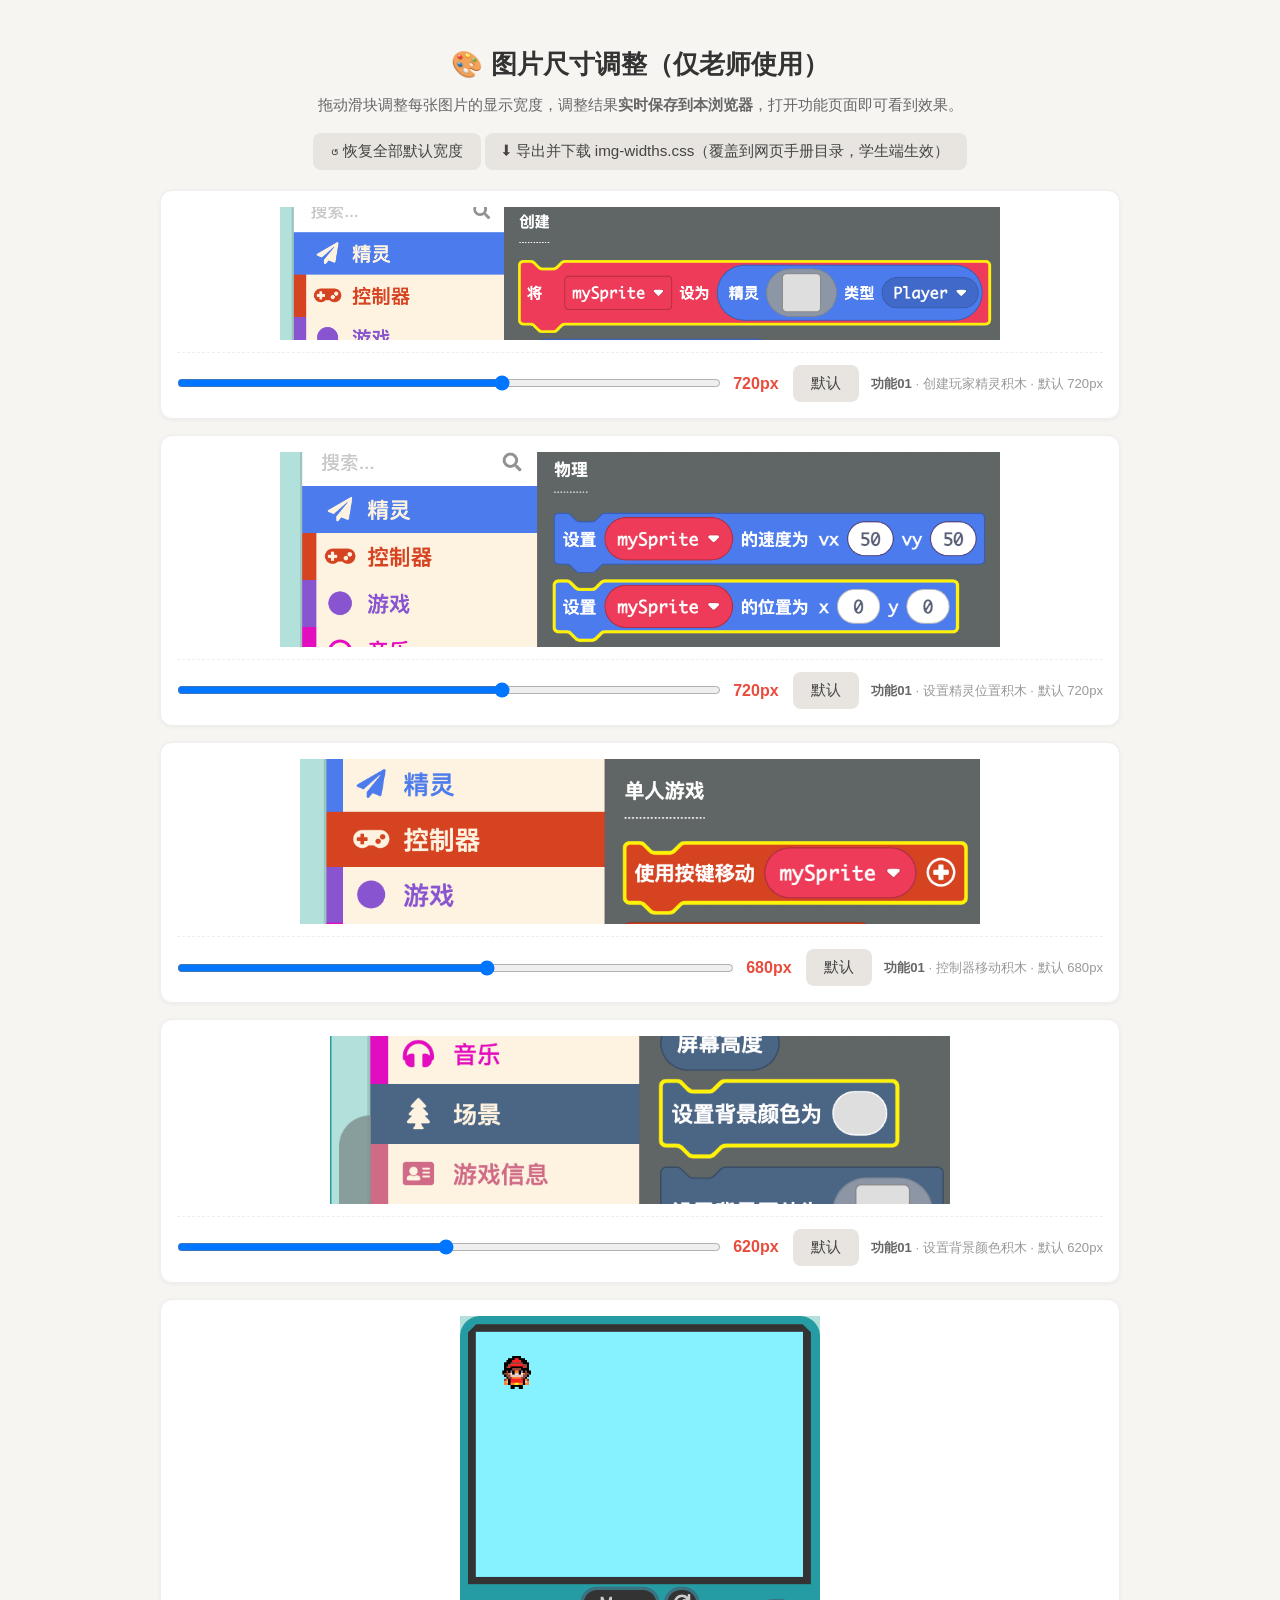
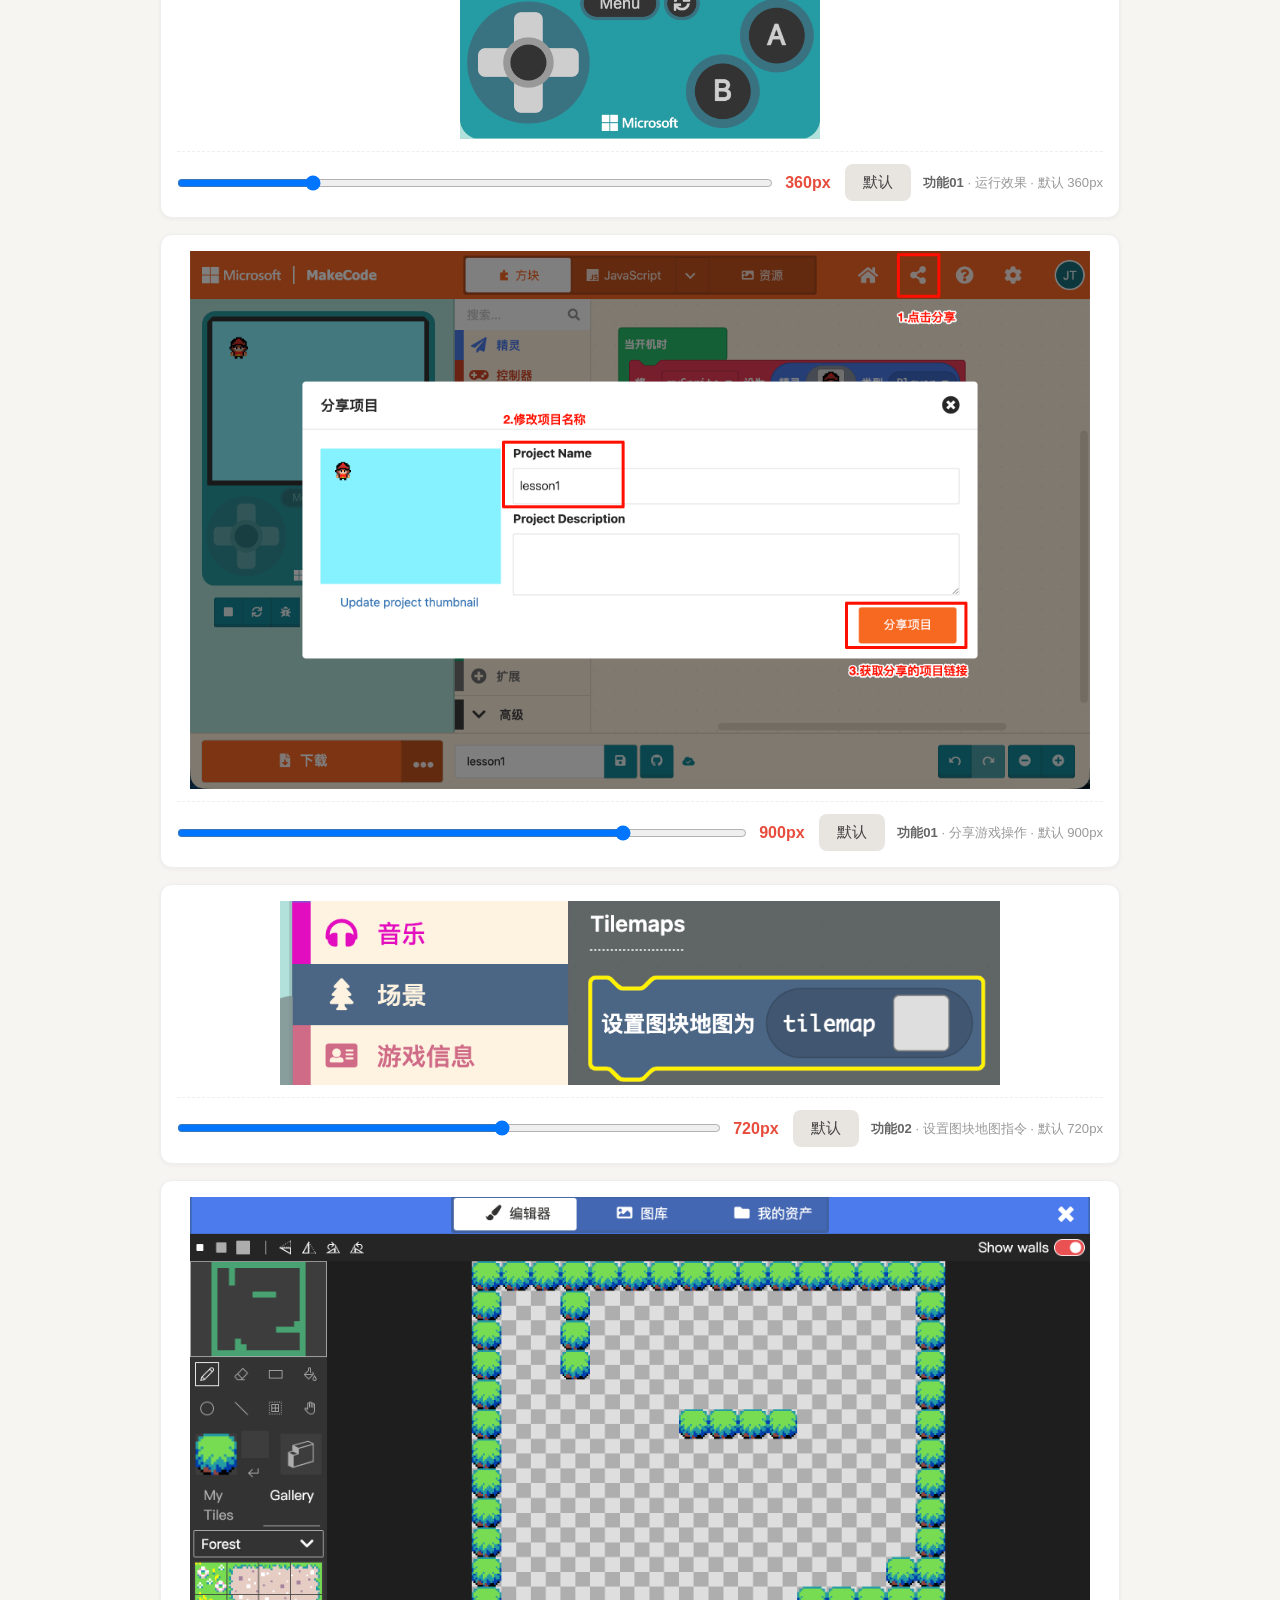
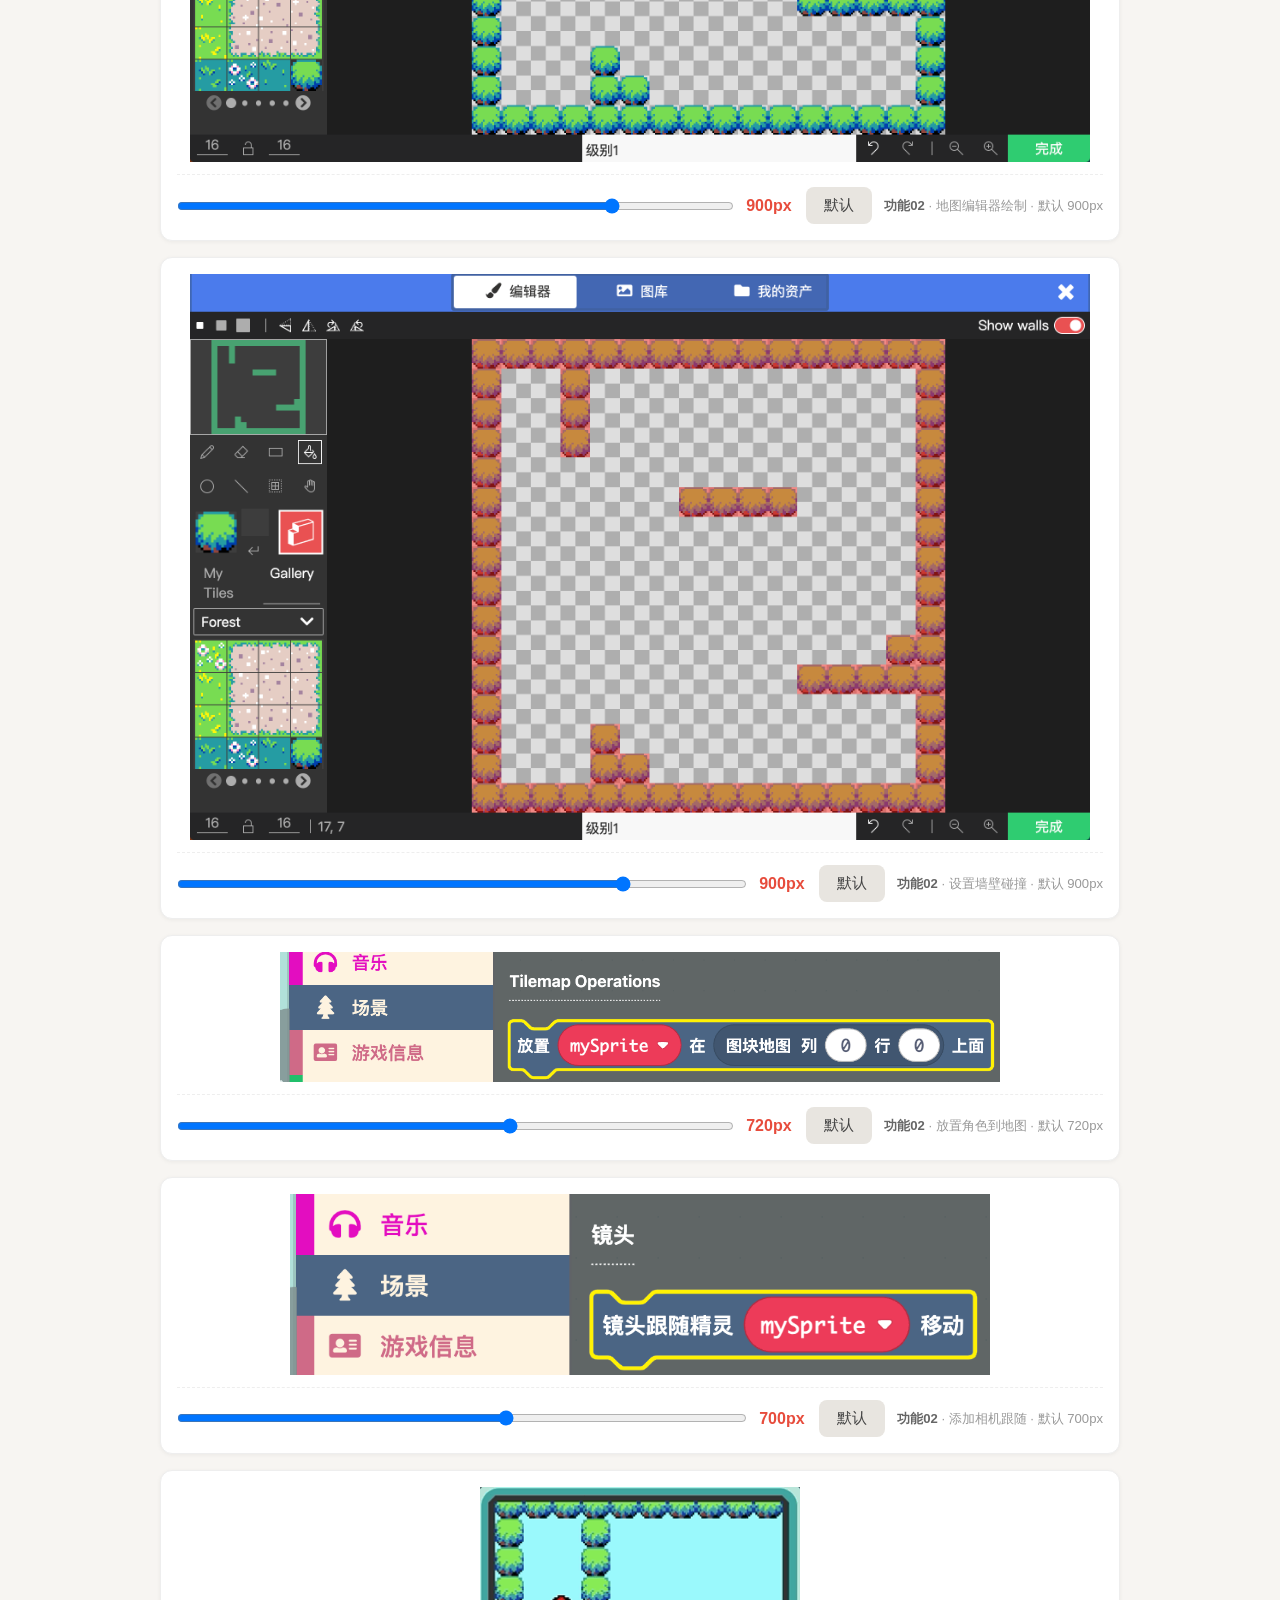
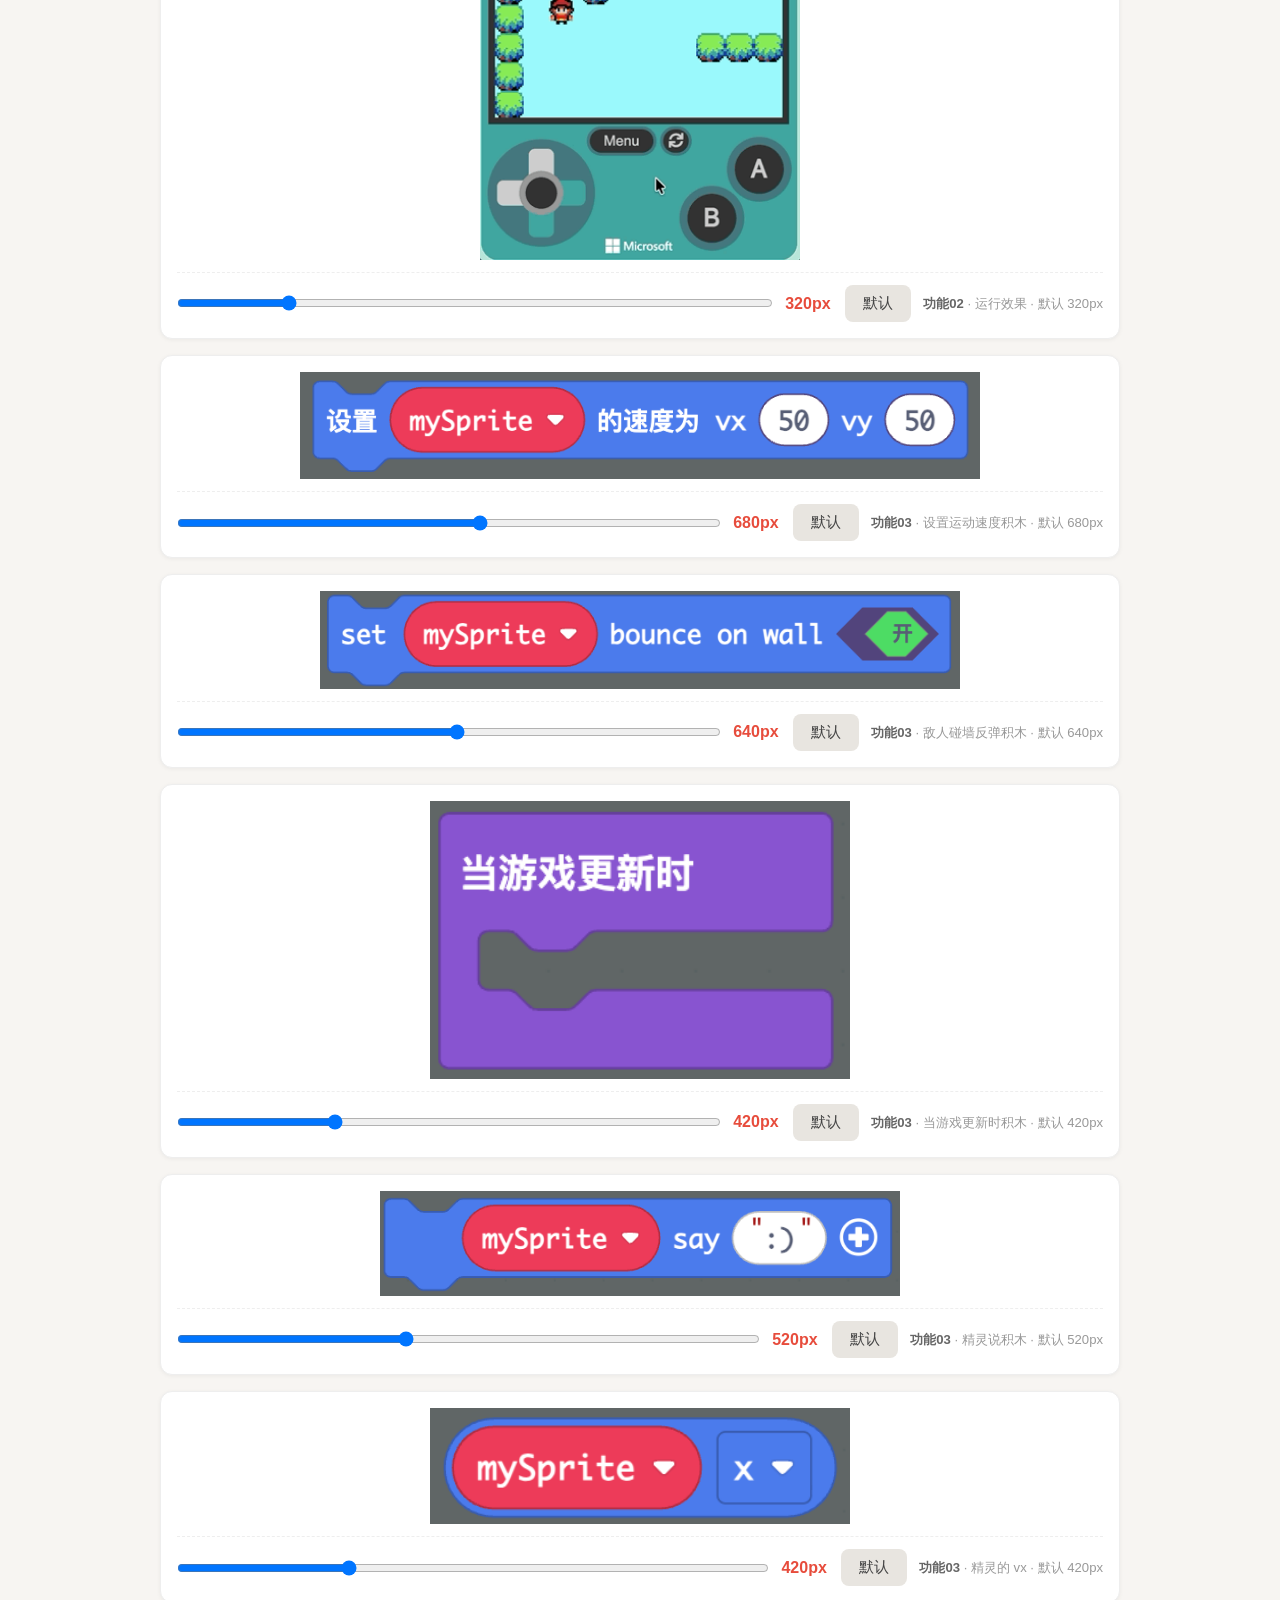
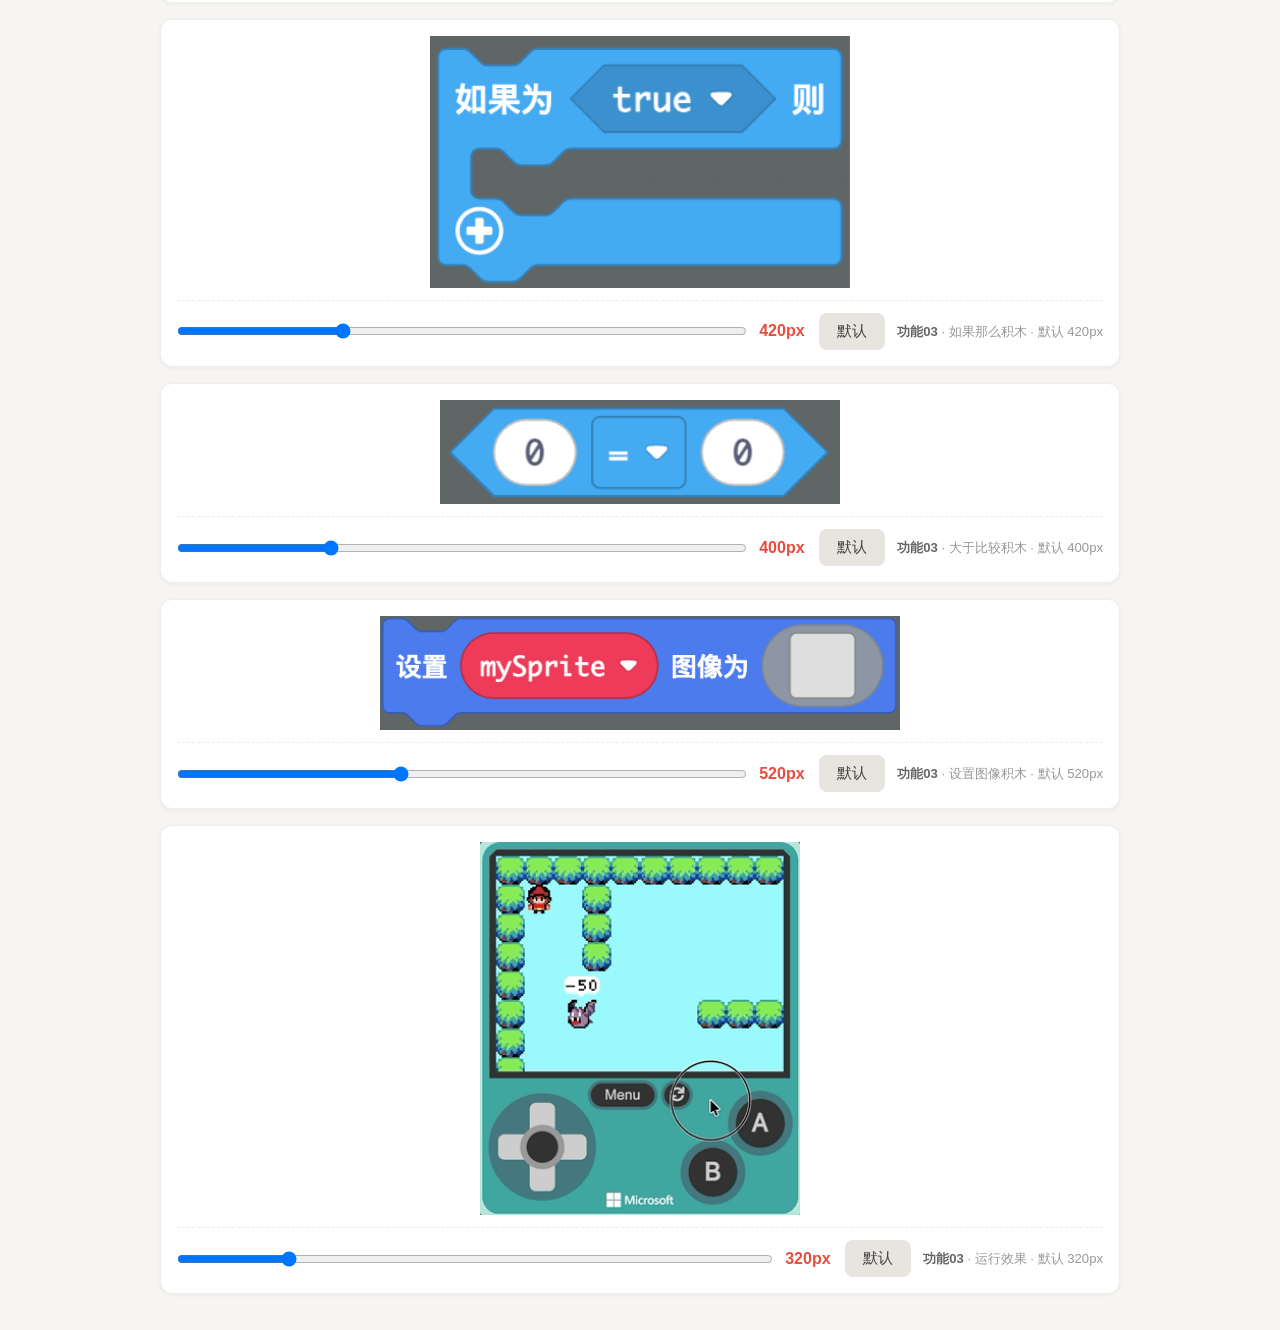
==== preview.html @ 5dc2c2de "init" ====
<!DOCTYPE html>
<html lang="zh-CN">
<head>
<meta charset="UTF-8">
<meta name="viewport" content="width=device-width, initial-scale=1.0">
<title>图片尺寸调整 · 仅老师使用</title>
<link rel="stylesheet" href="styles.css">
<style>
body { background: #f7f5f2; }
.tweak-header { text-align: center; margin: 24px 0 8px; }
.tweak-header h1 { font-size: 1.6em; margin: 0 0 8px; }
.tweak-header p { color: #666; margin: 0 0 16px; font-size: 0.95em; }
.tweak-toolbar { text-align: center; margin-bottom: 20px; }
.tweak-btn {
    display: inline-block; padding: 8px 18px; border-radius: 8px;
    border: none; cursor: pointer; font-size: 0.95em;
    background: #e8e5e0; color: #444;
}
.tweak-btn:hover { background: #ddd; }
.tweak-card {
    background: #fff; border: 1px solid #eee; border-radius: 12px;
    padding: 16px; margin-bottom: 16px; box-shadow: 0 1px 4px rgba(0,0,0,0.05);
}
.tweak-card .fig-wrap { text-align: center; overflow-x: auto; }
.tweak-card img { display: block; margin: 0 auto; }
.tweak-card .ctrl {
    display: flex; align-items: center; gap: 12px; flex-wrap: wrap;
    margin-top: 12px; padding-top: 12px; border-top: 1px dashed #eee;
}
.tweak-card .ctrl input[type="range"] { flex: 1; min-width: 200px; }
.tweak-card .ctrl .w-val { font-weight: 700; color: #e74c3c; min-width: 48px; }
.tweak-card .meta { font-size: 0.82em; color: #999; margin-left: auto; }
.tweak-card .meta b { color: #666; }
</style>
</head>
<body>
<div class="container" style="max-width: 960px;">

<div class="tweak-header">
<h1>🎨 图片尺寸调整（仅老师使用）</h1>
<p>拖动滑块调整每张图片的显示宽度，调整结果<b>实时保存到本浏览器</b>，打开功能页面即可看到效果。</p>
</div>

<div class="tweak-toolbar">
<button class="tweak-btn" id="resetAll">↺ 恢复全部默认宽度</button>
<button class="tweak-btn" id="exportCss">⬇ 导出并下载 img-widths.css（覆盖到网页手册目录，学生端生效）</button>
</div>

<div id="list"></div>

</div>

<script>
// ===== 全部图片清单 =====
// 新增功能页图片后，请把 { src, w, page, note } 加到这个数组里
//   src  : 图片相对路径（必须和功能页里 <img> 的 src 完全一致）
//   w    : 功能页里的默认宽度（px）
//   page : 所在功能
//   note : 图片说明
var IMAGES = [
    { src: 'images/func01-step1-block.png', w: 720, page: '功能01', note: '创建玩家精灵积木' },
    { src: 'images/func01-step2-block.png', w: 720, page: '功能01', note: '设置精灵位置积木' },
    { src: 'images/func01-step3-block.png', w: 680, page: '功能01', note: '控制器移动积木' },
    { src: 'images/func01-step4-block.png', w: 620, page: '功能01', note: '设置背景颜色积木' },
    { src: 'images/func01-step5-run.png',   w: 360, page: '功能01', note: '运行效果' },
    { src: 'images/func01-step6-ui.png',    w: 900, page: '功能01', note: '分享游戏操作' },

    { src: 'images/func02-step1-block.png',  w: 720, page: '功能02', note: '设置图块地图指令' },
    { src: 'images/func02-step1-editor.png', w: 900, page: '功能02', note: '地图编辑器绘制' },
    { src: 'images/func02-step2-editor.png', w: 900, page: '功能02', note: '设置墙壁碰撞' },
    { src: 'images/func02-step3-block.png',  w: 720, page: '功能02', note: '放置角色到地图' },
    { src: 'images/func02-step4-block.png',  w: 700, page: '功能02', note: '添加相机跟随' },
    { src: 'images/func02-step5-run.gif',    w: 320, page: '功能02', note: '运行效果' },

    { src: 'images/func03-step2-block.png',   w: 680, page: '功能03', note: '设置运动速度积木' },
    { src: 'images/func03-step3-block.png',   w: 640, page: '功能03', note: '敌人碰墙反弹积木' },
    { src: 'images/func03-step4-1-block.png', w: 420, page: '功能03', note: '当游戏更新时积木' },
    { src: 'images/func03-step4-2-block.png', w: 520, page: '功能03', note: '精灵说积木' },
    { src: 'images/func03-step4-3-block.png', w: 420, page: '功能03', note: '精灵的 vx' },
    { src: 'images/func03-step5-1-block.png', w: 420, page: '功能03', note: '如果那么积木' },
    { src: 'images/func03-step5-2-block.png', w: 400, page: '功能03', note: '大于比较积木' },
    { src: 'images/func03-step5-3-block.png', w: 520, page: '功能03', note: '设置图像积木' },
    { src: 'images/func03-step7-run.gif',     w: 320, page: '功能03', note: '运行效果' }
];

var MIN = 150, MAX = 1100, STEP = 5;
var KEY = 'arcade-img-widths';

function loadMap() {
    try { return JSON.parse(localStorage.getItem(KEY) || '{}'); } catch (e) { return {}; }
}
function saveMap(map) {
    localStorage.setItem(KEY, JSON.stringify(map));
}

var map = loadMap();

function render() {
    var list = document.getElementById('list');
    list.innerHTML = '';
    IMAGES.forEach(function (item, i) {
        var cur = (map[item.src] !== undefined) ? map[item.src] : item.w;

        var card = document.createElement('div');
        card.className = 'tweak-card';

        var wrap = document.createElement('div');
        wrap.className = 'fig-wrap';
        var img = document.createElement('img');
        img.src = item.src;
        img.alt = item.note;
        img.style.setProperty('width', cur + 'px', 'important');
        img.style.maxWidth = '100%';
        wrap.appendChild(img);

        var ctrl = document.createElement('div');
        ctrl.className = 'ctrl';

        var range = document.createElement('input');
        range.type = 'range';
        range.min = MIN; range.max = MAX; range.step = STEP;
        range.value = cur;
        range.addEventListener('input', function () {
            map[item.src] = parseInt(range.value, 10);
            saveMap(map);
            img.style.setProperty('width', map[item.src] + 'px', 'important');
            val.textContent = map[item.src] + 'px';
        });

        var val = document.createElement('span');
        val.className = 'w-val';
        val.textContent = cur + 'px';

        var btn = document.createElement('button');
        btn.className = 'tweak-btn';
        btn.textContent = '默认';
        btn.title = '恢复 ' + item.w + 'px';
        btn.addEventListener('click', function () {
            delete map[item.src];
            saveMap(map);
            img.style.setProperty('width', item.w + 'px', 'important');
            range.value = item.w;
            val.textContent = item.w + 'px';
        });

        var meta = document.createElement('span');
        meta.className = 'meta';
        meta.innerHTML = '<b>' + item.page + '</b> · ' + item.note + ' · 默认 ' + item.w + 'px';

        ctrl.appendChild(range);
        ctrl.appendChild(val);
        ctrl.appendChild(btn);
        ctrl.appendChild(meta);
        card.appendChild(wrap);
        card.appendChild(ctrl);
        list.appendChild(card);
    });
}

document.getElementById('resetAll').addEventListener('click', function () {
    localStorage.removeItem(KEY);
    map = {};
    render();
});

document.getElementById('exportCss').addEventListener('click', function () {
    var lines = ['/* 图片宽度全局设置：由 preview.html 导出自动生成 */'];
    IMAGES.forEach(function (item) {
        var cur = (map[item.src] !== undefined) ? map[item.src] : item.w;
        lines.push('img[src="' + item.src + '"] { width: ' + cur + 'px !important; }');
    });
    var blob = new Blob([lines.join('\n')], { type: 'text/css' });
    var a = document.createElement('a');
    a.href = URL.createObjectURL(blob);
    a.download = 'img-widths.css';
    document.body.appendChild(a);
    a.click();
    document.body.removeChild(a);
    URL.revokeObjectURL(a.href);
});

render();
</script>
</body>
</html>
---- styles.css ----
/* =========================================================
   网页课件风格模板 · styles.css
   ---------------------------------------------------------
   使用步骤：
   1. 把「课件模板」文件夹复制成你的新课件目录
   2. 总览页用 index.html 的骨架，内容页用 module.html 的骨架
   3. 换整套配色：改下方 :root 里的主题色变量即可
   4. 内容页换模块专属色：在该页 <head> 中覆盖 --page-accent 和
      --page-soft 两个变量，无需再写其他样式

   常用模块色示例（内容页 <style> 里覆盖）：
   :root { --page-accent:#27ae60; --page-soft:#f0f9ff; }  绿色
   :root { --page-accent:#e74c3c; --page-soft:#fff5f5; }  红色
   :root { --page-accent:#8e44ad; --page-soft:#f9f5ff; }  紫色
   :root { --page-accent:#F3A21C; --page-soft:#fffbf0; }  橙色
   ========================================================= */

* {
    margin: 0;
    padding: 0;
    box-sizing: border-box;
}

:root {
    /* === 主题色（换一套课件只改这里） === */
    --primary: #F3A21C;     /* 主色：大标题 / 老师注记 / 返回顶部 */
    --secondary: #72ACC8;   /* 辅色：返回导航 / 节点树子项 */
    --accent: #667eea;      /* 强调色：卡片左边线 / 代码块 */
    --bg: #fafafa;
    --card-bg: #ffffff;
    --text: #333333;
    --text-muted: #666666;
    --border: #e0e0e0;

    /* === 内容页模块色（在该页 <head> 里覆盖） === */
    --page-accent: #667eea;  /* 本页强调色：步骤编号 / 步骤卡片左边线 */
    --page-soft: #f5f7ff;    /* 本页流程图浅色底 */
}

body {
    font-family: 'Segoe UI', Tahoma, Geneva, Verdana, sans-serif;
    line-height: 1.6;
    color: var(--text);
    background: var(--bg);
    min-height: 100vh;
    padding: 20px;
}

/* === 布局容器 === */
.container {
    max-width: 900px;
    margin: 0 auto;
}

.container-wide {
    max-width: 1200px;
    margin: 0 auto;
}

/* === 返回导航 === */
.back-nav {
    display: inline-flex;
    align-items: center;
    gap: 8px;
    color: var(--secondary);
    text-decoration: none;
    font-size: 0.95em;
    font-weight: 500;
    margin-bottom: 30px;
    padding: 8px 16px;
    background: white;
    border-radius: 25px;
    box-shadow: 0 2px 8px rgba(0,0,0,0.08);
    transition: all 0.3s ease;
}

.back-nav:hover {
    background: var(--secondary);
    color: white;
    box-shadow: 0 4px 15px rgba(114,172,200,0.4);
}

/* === 内容页页头 === */
.page-header {
    background: white;
    border-radius: 20px;
    padding: 40px;
    text-align: center;
    box-shadow: 0 8px 25px rgba(0,0,0,0.1);
    margin-bottom: 40px;
}

.page-header .module-tag {
    display: inline-block;
    background: var(--primary);
    color: white;
    padding: 4px 16px;
    border-radius: 20px;
    font-size: 0.85em;
    font-weight: 600;
    margin-bottom: 12px;
}

.page-header h1 {
    font-size: 2em;
    color: var(--text);
    margin-bottom: 8px;
}

.page-header p {
    color: var(--text-muted);
    font-size: 1.1em;
}

/* === 内容卡片 === */
.content-card {
    background: white;
    border-radius: 15px;
    padding: 30px;
    margin-bottom: 25px;
    box-shadow: 0 4px 15px rgba(0,0,0,0.08);
    border-left: 4px solid var(--accent);
    transition: all 0.3s ease;
}

.content-card:hover {
    box-shadow: 0 8px 25px rgba(0,0,0,0.12);
}

.content-card.features-card { border-left-color: var(--primary); }
.content-card.tree-card    { border-left-color: var(--secondary); }
.content-card.logic-card   { border-left-color: var(--accent); }

.section-title {
    font-size: 1.3em;
    font-weight: 600;
    margin-bottom: 16px;
    color: var(--primary);
    display: flex;
    align-items: center;
    gap: 8px;
}

.tree-card .section-title  { color: var(--secondary); }
.logic-card .section-title { color: var(--accent); }

/* === 步骤卡片（内容页） ===
   颜色跟随本页 --page-accent 变量 */
.step-card {
    border-left-color: var(--page-accent);
}

.step-card .section-title {
    color: var(--page-accent);
}

.step-card .code-block {
    border-left-color: var(--page-accent);
}

.step-num {
    display: inline-block;
    background: var(--page-accent);
    color: white;
    padding: 2px 10px;
    border-radius: 12px;
    font-size: 0.85em;
    margin-right: 8px;
}

/* === 步骤操作说明列表 ===
   只作用于步骤卡片里的有序列表，避免影响卡片内的检查清单等 */
.step-card ol {
    list-style: none;
    padding: 0;
    margin: 8px 0 0;
    counter-reset: step-item;
}

.step-card ol li {
    counter-increment: step-item;
    position: relative;
    padding: 6px 0 6px 28px;
    font-size: 0.95em;
    line-height: 1.55;
}

.step-card ol li::before {
    content: counter(step-item) ".";
    position: absolute;
    left: 0;
    top: 6px;
    color: var(--page-accent);
    font-weight: 600;
    font-size: 0.9em;
    width: 22px;
    padding-right: 4px;
    text-align: right;
    box-sizing: border-box;
}

/* === 步骤插图尺寸统一 ===
   通过内联 style 精确控制每张图宽度；
   以下 class 只设高度自动与最大宽度保护 */
.fig-img {
    width: auto;
    max-width: 100%;
    height: auto;
    border-radius: 8px;
    border: 1px solid var(--border);
    margin: 14px 0 0 28px;
    display: block;
}

.fig-img + .img-caption {
    margin-top: 6px;
}

/* 大图（UI/编辑器等接近全屏的截图）：不缩进、整体居中 */
.fig-img.fig-wide {
    margin-left: auto;
    margin-right: auto;
}
.fig-img.fig-wide + .img-caption {
    text-align: center;
    margin-left: 0;
}

/* === 列表 === */
.feature-list {
    list-style: none;
    padding: 0;
}

.feature-list li {
    padding: 10px 14px;
    margin-bottom: 8px;
    background: #f8f9fa;
    border-radius: 8px;
    font-size: 0.95em;
    display: flex;
    align-items: flex-start;
    gap: 10px;
}

.feature-list li::before {
    content: '▸';
    color: var(--primary);
    font-weight: bold;
    flex-shrink: 0;
    margin-top: 1px;
}

.feature-list li strong {
    color: var(--text);
}

/* === 节点树 === */
.node-tree {
    font-family: 'Consolas', 'Monaco', 'Courier New', monospace;
    font-size: 0.92em;
    background: #f5f7ff;
    border-radius: 10px;
    padding: 20px;
    border: 1px solid #e8ecf4;
}

.node-tree .root {
    color: var(--accent);
    font-weight: bold;
}

.node-tree .child {
    color: var(--secondary);
    padding-left: 24px;
    display: block;
    margin-top: 4px;
}

.node-tree .note {
    color: var(--text-muted);
    font-style: italic;
    padding-left: 24px;
}

/* === 代码块 === */
.code-block {
    background: #f5f5f5;
    border-radius: 10px;
    border-left: 4px solid var(--accent);
    padding: 20px;
    overflow-x: auto;
    margin-top: 12px;
}

.code-block pre {
    margin: 0;
    font-family: 'Consolas', 'Monaco', 'Courier New', monospace;
    font-size: 0.88em;
    line-height: 1.7;
    color: #333;
    white-space: pre;
}

/* === 流程图（内容页） === */
.flow-box {
    background: var(--page-soft);
    border-radius: 10px;
    padding: 16px 20px;
    font-family: monospace;
    line-height: 2;
    white-space: pre-wrap;
}

/* === 提醒框（可选） === */
.warn-box {
    margin-top: 14px;
    padding: 12px 16px;
    background: #fdf2f8;
    border-radius: 8px;
    border-left: 4px solid #d946ef;
    color: #701a75;
    font-size: 0.9em;
}

/* === 说明文字（可选） === */
.hint {
    color: var(--text-muted);
    font-size: 0.9em;
    margin-bottom: 12px;
}

.note-text {
    margin-top: 14px;
    color: var(--text-muted);
    font-size: 0.9em;
}

/* === 老师注记 === */
.teacher-note {
    background: #fffbf0;
    border-radius: 15px;
    padding: 25px;
    margin-top: 30px;
    border-left: 4px solid var(--primary);
    box-shadow: 0 4px 15px rgba(0,0,0,0.08);
}

.teacher-note .section-title {
    color: var(--primary);
}

.teacher-note .feature-list li {
    display: block;
    padding: 14px 18px 14px 34px;
    line-height: 1.7;
    position: relative;
}

.teacher-note .feature-list li::before {
    position: absolute;
    left: 14px;
    top: 16px;
}

.teacher-note .feature-list li strong {
    display: inline-block;
    margin-bottom: 2px;
}

/* === 总览页页头 === */
.index-header {
    background: white;
    border-radius: 20px;
    padding: 50px 40px;
    text-align: center;
    box-shadow: 0 8px 25px rgba(0,0,0,0.1);
    margin-bottom: 40px;
}

.index-header h1 {
    font-size: 2.4em;
    color: var(--primary);
    margin-bottom: 10px;
}

.index-header .subtitle {
    color: var(--text-muted);
    font-size: 1.15em;
}

/* === 模块卡片网格 === */
.module-grid {
    display: grid;
    grid-template-columns: repeat(auto-fit, minmax(280px, 1fr));
    gap: 20px;
    margin-bottom: 30px;
}

/* 固定三列（模块数较少时用） */
.module-grid-3 {
    grid-template-columns: repeat(3, 1fr);
}

.module-card {
    background: white;
    border-radius: 15px;
    padding: 25px;
    text-decoration: none;
    color: var(--text);
    box-shadow: 0 4px 15px rgba(0,0,0,0.08);
    transition: all 0.3s ease;
    display: flex;
    flex-direction: column;
    gap: 12px;
    border-top: 5px solid var(--accent);
    position: relative;
    overflow: hidden;
}

/* 自动配色（不需要可删除；单独配色的卡片用行内样式覆盖） */
.module-card:nth-child(1) { border-top-color: #e74c3c; }
.module-card:nth-child(2) { border-top-color: #27ae60; }
.module-card:nth-child(3) { border-top-color: #667eea; }
.module-card:nth-child(4) { border-top-color: #F3A21C; }
.module-card:nth-child(5) { border-top-color: #72ACC8; }
.module-card:nth-child(6) { border-top-color: #e74c3c; }
.module-card:nth-child(7) { border-top-color: #27ae60; }
.module-card:nth-child(8) { border-top-color: #667eea; }
.module-card:nth-child(9) { border-top-color: #F3A21C; }

.module-card:hover {
    transform: translateY(-5px);
    box-shadow: 0 12px 30px rgba(0,0,0,0.15);
}

.module-card .module-num {
    font-size: 0.8em;
    font-weight: 700;
    color: var(--text-muted);
    letter-spacing: 0.05em;
    text-transform: uppercase;
}

.module-card h2 {
    font-size: 1.15em;
    color: var(--text);
    line-height: 1.3;
}

.module-card p {
    font-size: 0.9em;
    color: var(--text-muted);
    line-height: 1.5;
}

.module-card .arrow {
    color: var(--secondary);
    font-size: 1.2em;
    font-weight: bold;
    align-self: flex-end;
    margin-top: auto;
}

/* === 总览页注记卡片 === */
.note-card {
    background: #fffbf0;
    border-radius: 15px;
    padding: 25px 30px;
    border-left: 5px solid var(--primary);
    box-shadow: 0 4px 15px rgba(0,0,0,0.08);
}

.note-card h2 {
    font-size: 1.2em;
    color: var(--primary);
    margin-bottom: 10px;
    display: flex;
    align-items: center;
    gap: 8px;
}

.note-card p {
    color: var(--text-muted);
    font-size: 0.95em;
    line-height: 1.6;
}

.note-card ul {
    margin-top: 12px;
    padding-left: 20px;
}

.note-card li {
    color: var(--text-muted);
    font-size: 0.9em;
    margin-bottom: 6px;
}

/* === 内联代码 === */
code {
    font-family: 'Consolas', 'Monaco', 'Courier New', monospace;
    font-size: 0.9em;
    background: #f3f4f6;
    color: #d73a49;
    padding: 2px 6px;
    border-radius: 4px;
}

/* === 步骤插图 === */
.fig-img {
    max-width: 100%;
    border-radius: 8px;
    border: 1px solid var(--border);
    margin: 14px 0 0 28px;
    display: block;
}

.fig-img + .img-caption {
    margin-top: 6px;
}

/* === 图片说明 === */
.img-caption {
    text-align: left;
    margin-left: 30px;
    font-size: 0.82em;
    color: var(--text-muted);
    margin-top: 10px;
    font-style: italic;
}

/* === 表格 === */
.tbl-wrap {
    overflow-x: auto;
    margin-top: 12px;
}

table.tbl {
    width: 100%;
    border-collapse: collapse;
    font-size: 0.9em;
    background: #fff;
}

.tbl th,
.tbl td {
    border: 1px solid var(--border);
    padding: 8px 12px;
    text-align: left;
    vertical-align: top;
}

.tbl th {
    background: var(--page-soft);
    font-weight: 600;
}

.tbl tbody tr:nth-child(even) td {
    background: #fafafa;
}

/* === 检查清单 === */
.check-list {
    list-style: none;
    padding: 0;
}

.check-list li {
    padding: 8px 12px;
    margin-bottom: 6px;
    background: #f8f9fa;
    border-radius: 8px;
    font-size: 0.95em;
}

.check-list li::before {
    content: '☐';
    color: var(--page-accent);
    font-weight: bold;
    margin-right: 10px;
}

/* === 易错点列表（主项 + 子检查点嵌套） === */
.warn-list {
    list-style: none;
    padding: 0;
    margin: 0;
}

.warn-list > li {
    position: relative;
    padding: 11px 0 11px 30px;
    font-size: 0.95em;
    line-height: 1.65;
    border-bottom: 1px dashed var(--border);
}

.warn-list > li:last-child {
    border-bottom: none;
}

.warn-list > li::before {
    content: '⚠';
    position: absolute;
    left: 2px;
    top: 11px;
    font-size: 0.95em;
    color: #e67e22;
}

.warn-list li strong {
    color: var(--text);
    font-weight: 700;
}

.warn-list ul {
    list-style: none;
    padding: 0;
    margin: 8px 0 0;
}

.warn-list ul li {
    position: relative;
    padding: 4px 0 4px 20px;
    font-size: 0.93em;
    line-height: 1.6;
    color: var(--text-muted);
}

.warn-list ul li::before {
    content: '▸';
    position: absolute;
    left: 2px;
    top: 4px;
    color: var(--page-accent);
    font-weight: bold;
}

/* === 扩展挑战列表（编号圆标卡片 + 提示嵌套） === */
.challenge-list {
    list-style: none;
    padding: 0;
    margin: 0;
    counter-reset: challenge;
}

.challenge-list > li {
    position: relative;
    padding: 12px 16px 12px 50px;
    margin-bottom: 10px;
    background: var(--page-soft);
    border: 1px solid var(--border);
    border-radius: 10px;
    font-size: 0.95em;
    line-height: 1.6;
}

.challenge-list > li::before {
    counter-increment: challenge;
    content: counter(challenge);
    position: absolute;
    left: 13px;
    top: 13px;
    width: 24px;
    height: 24px;
    background: var(--page-accent);
    color: #fff;
    border-radius: 50%;
    text-align: center;
    line-height: 24px;
    font-size: 0.85em;
    font-weight: 700;
}

.challenge-list li strong {
    color: var(--text);
    font-weight: 700;
}

.challenge-list ul {
    list-style: none;
    padding: 0;
    margin: 8px 0 0;
}

.challenge-list ul li {
    position: relative;
    padding: 4px 0 4px 20px;
    font-size: 0.93em;
    line-height: 1.6;
    color: var(--text-muted);
}

.challenge-list ul li::before {
    content: '▸';
    position: absolute;
    left: 2px;
    top: 4px;
    color: var(--page-accent);
    font-weight: bold;
}

/* === 返回顶部 === */
.back-to-top {
    position: fixed;
    bottom: 24px;
    right: 24px;
    width: 44px;
    height: 44px;
    border-radius: 50%;
    background: var(--primary);
    color: white;
    border: none;
    font-size: 1.2em;
    cursor: pointer;
    box-shadow: 0 4px 12px rgba(0,0,0,0.2);
    transition: all 0.3s ease;
    z-index: 999;
    display: flex;
    align-items: center;
    justify-content: center;
}

.back-to-top:hover {
    transform: translateY(-3px);
    box-shadow: 0 6px 18px rgba(0,0,0,0.25);
    background: #e09518;
}

/* === 入场动画 === */
@keyframes fadeInUp {
    from {
        opacity: 0;
        transform: translateY(20px);
    }
    to {
        opacity: 1;
        transform: translateY(0);
    }
}

.index-header { animation: fadeInUp 0.5s ease forwards; }
.module-card  { animation: fadeInUp 0.5s ease forwards; }
.note-card    { animation: fadeInUp 0.5s ease forwards; animation-delay: 0.6s; }

.module-card:nth-child(1) { animation-delay: 0.1s; }
.module-card:nth-child(2) { animation-delay: 0.2s; }
.module-card:nth-child(3) { animation-delay: 0.3s; }
.module-card:nth-child(4) { animation-delay: 0.4s; }
.module-card:nth-child(5) { animation-delay: 0.5s; }
.module-card:nth-child(6) { animation-delay: 0.6s; }
.module-card:nth-child(7) { animation-delay: 0.7s; }
.module-card:nth-child(8) { animation-delay: 0.8s; }
.module-card:nth-child(9) { animation-delay: 0.9s; }

/* === 响应式 === */
@media (max-width: 768px) {
    body {
        padding: 12px;
    }

    .page-header {
        padding: 30px 20px;
    }

    .page-header h1 {
        font-size: 1.6em;
    }

    .content-card {
        padding: 20px;
    }

    .index-header {
        padding: 35px 20px;
    }

    .index-header h1 {
        font-size: 1.8em;
    }

    .module-grid,
    .module-grid-3 {
        grid-template-columns: 1fr;
    }

    .code-block {
        font-size: 0.82em;
        padding: 14px;
    }
}
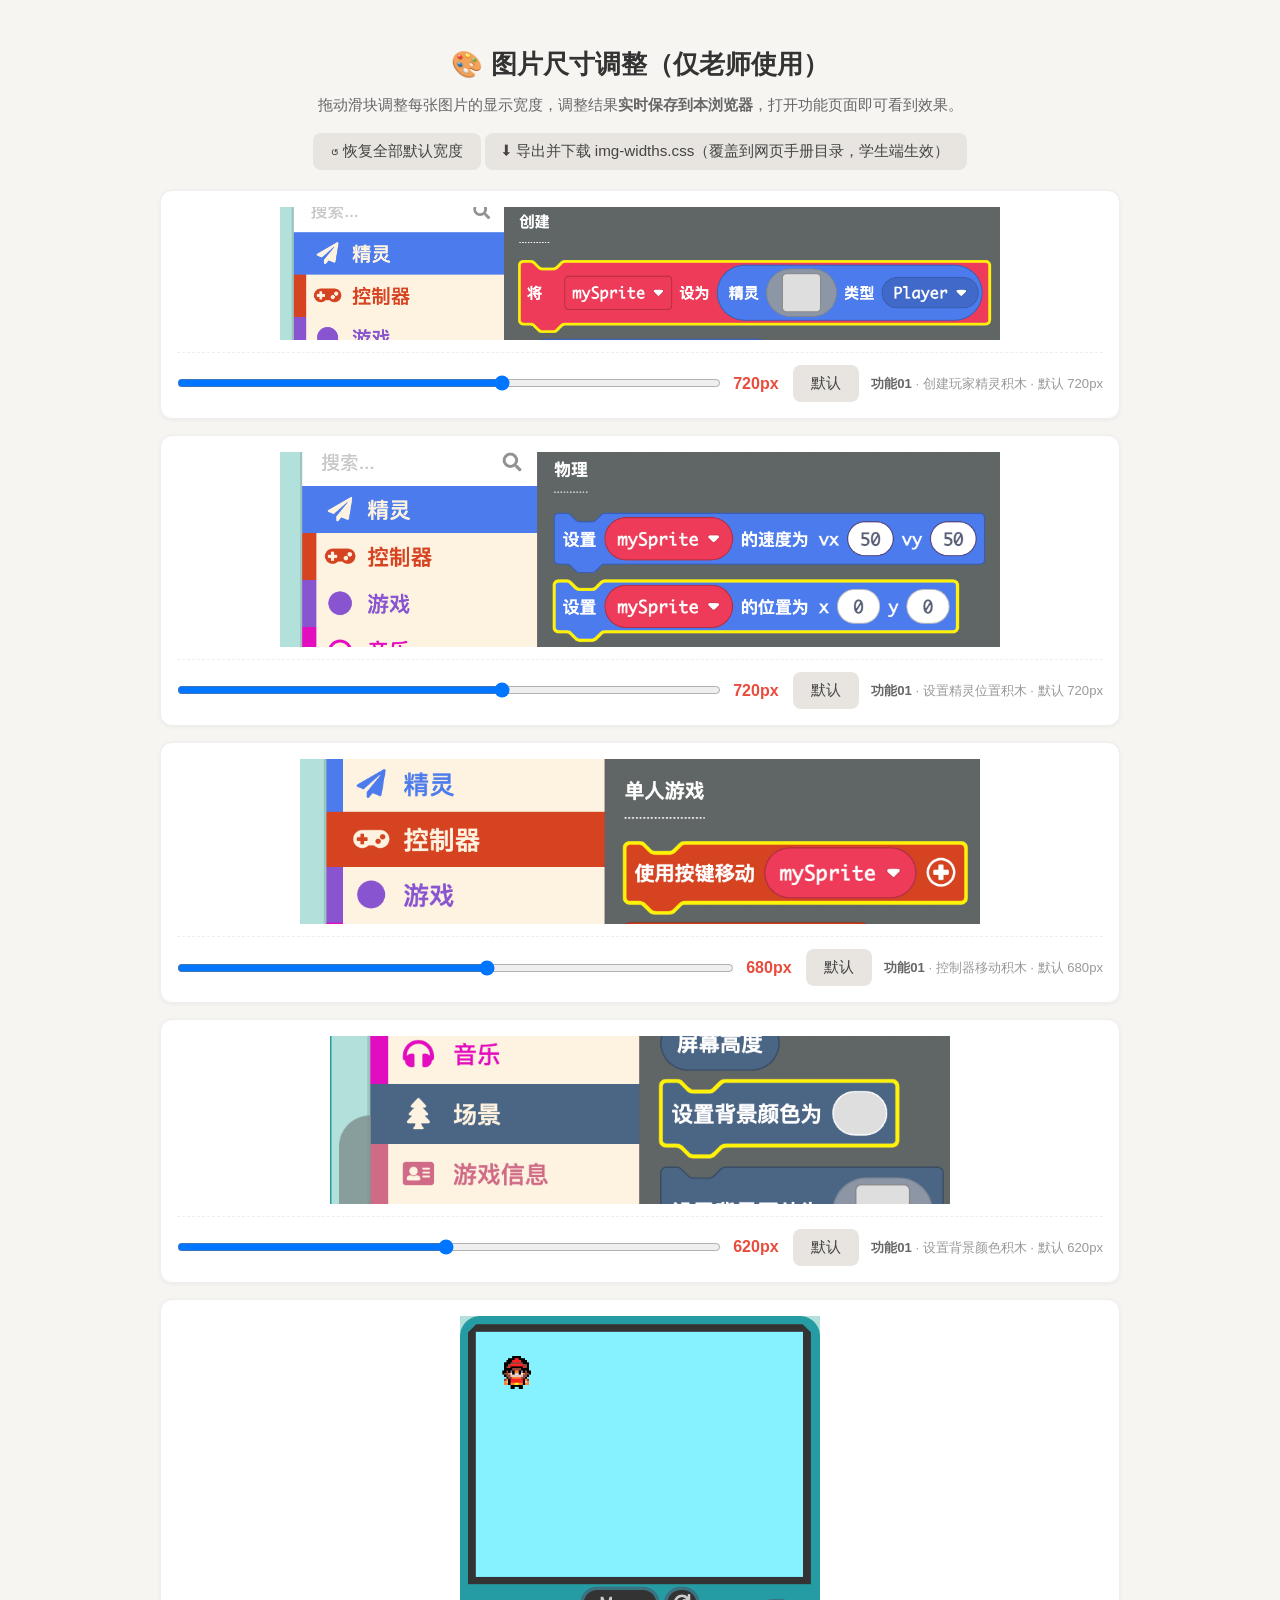
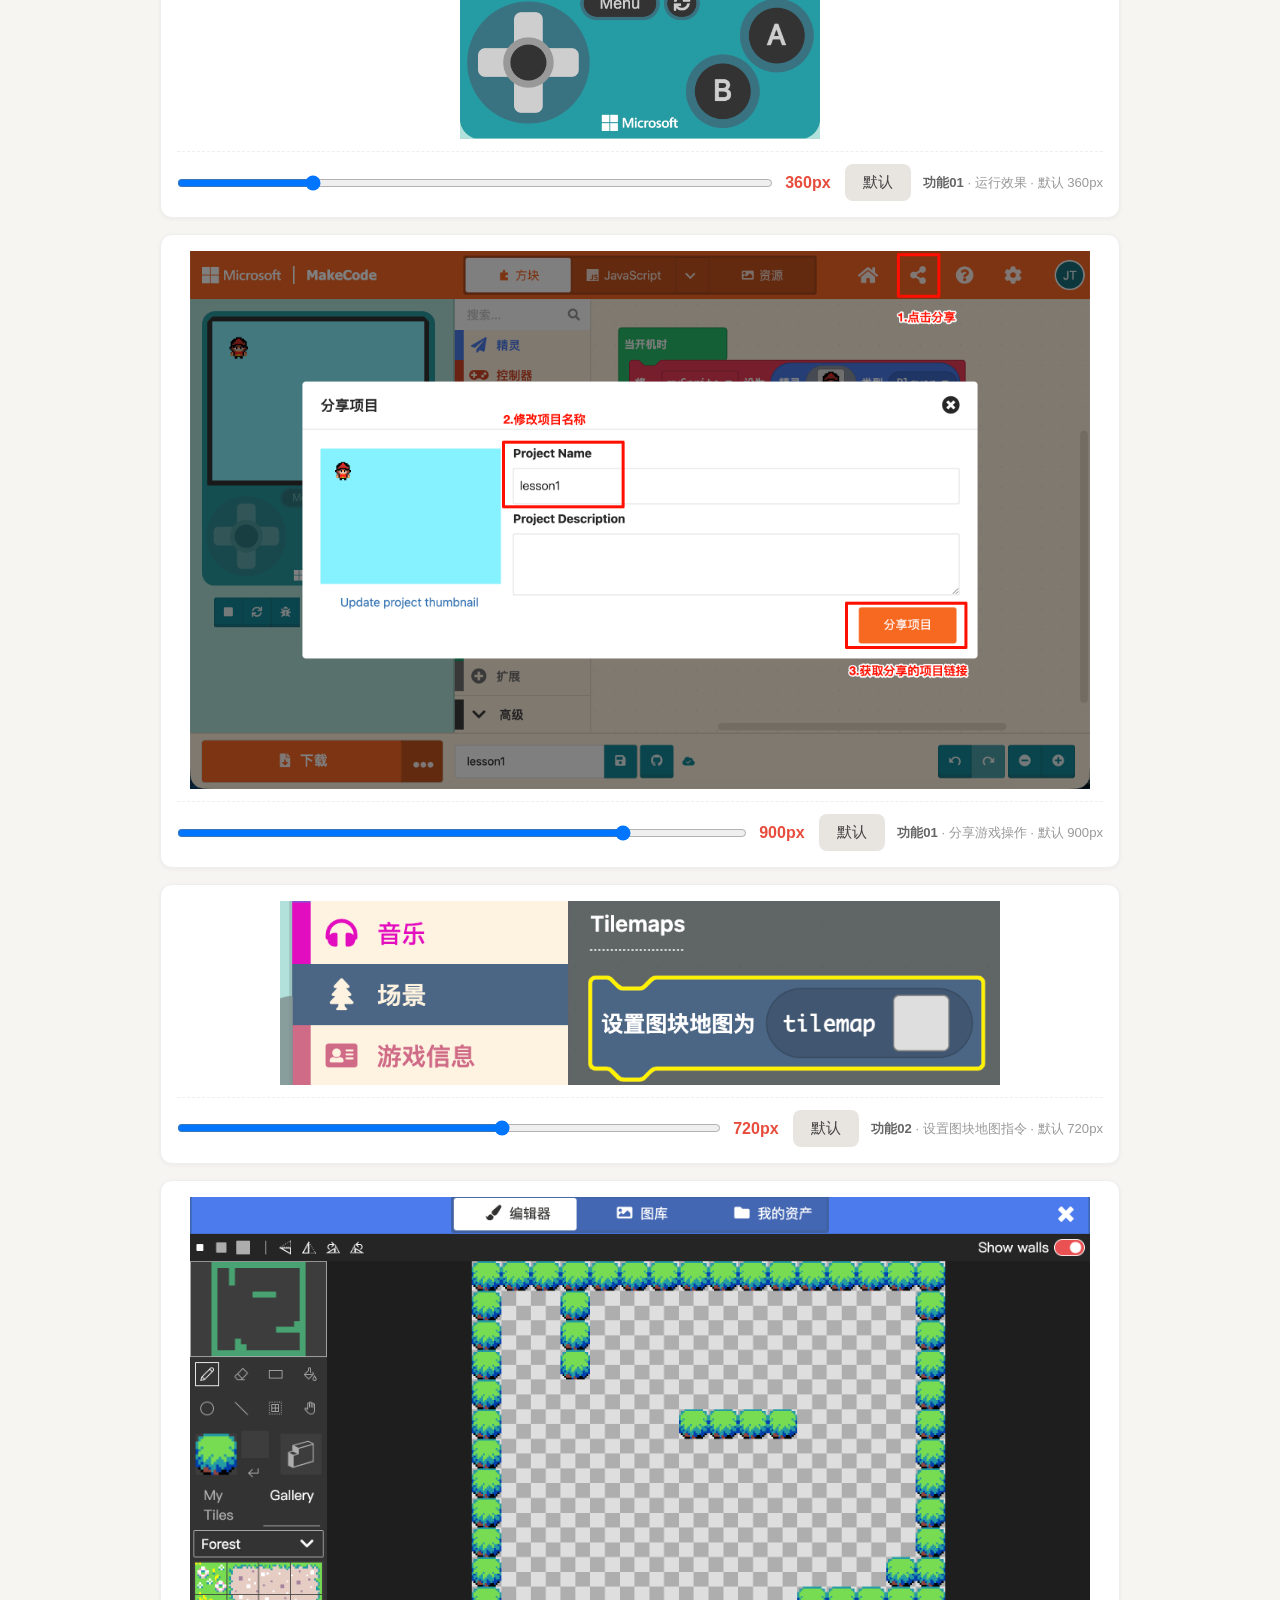
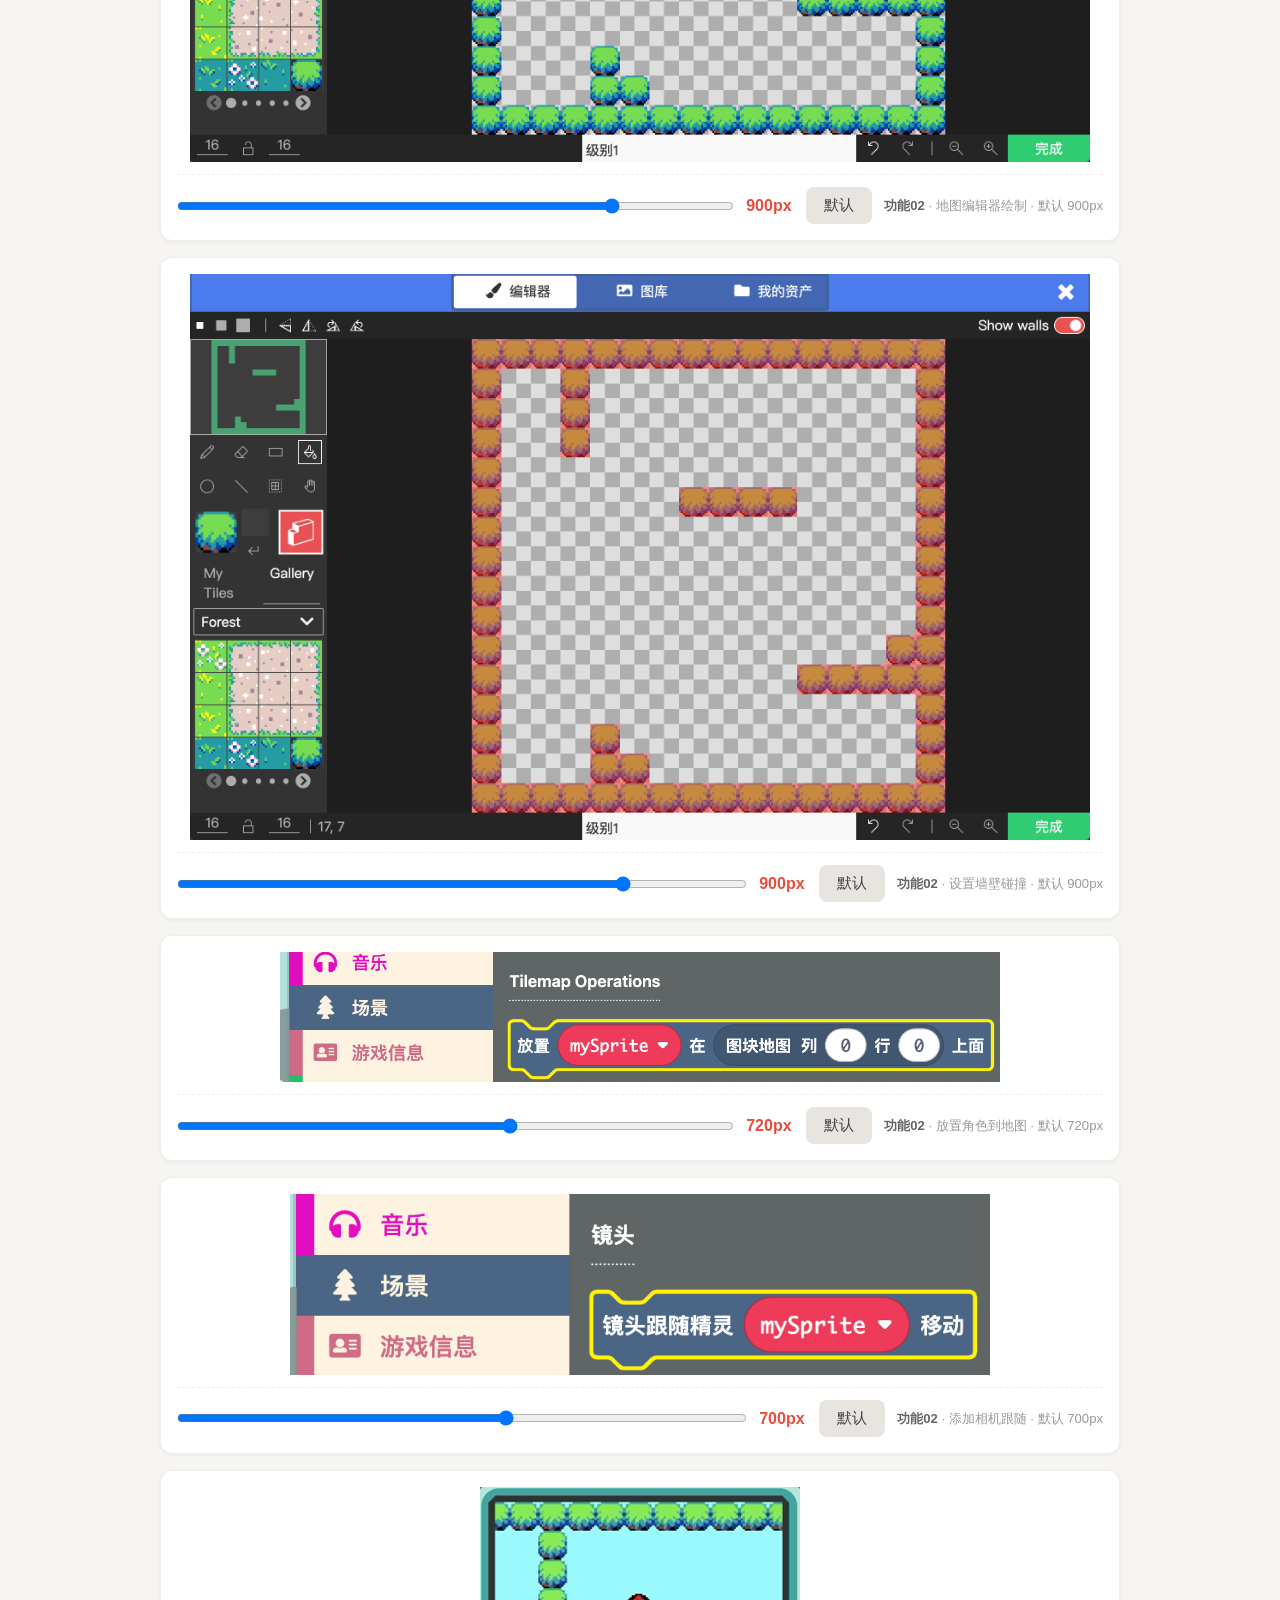
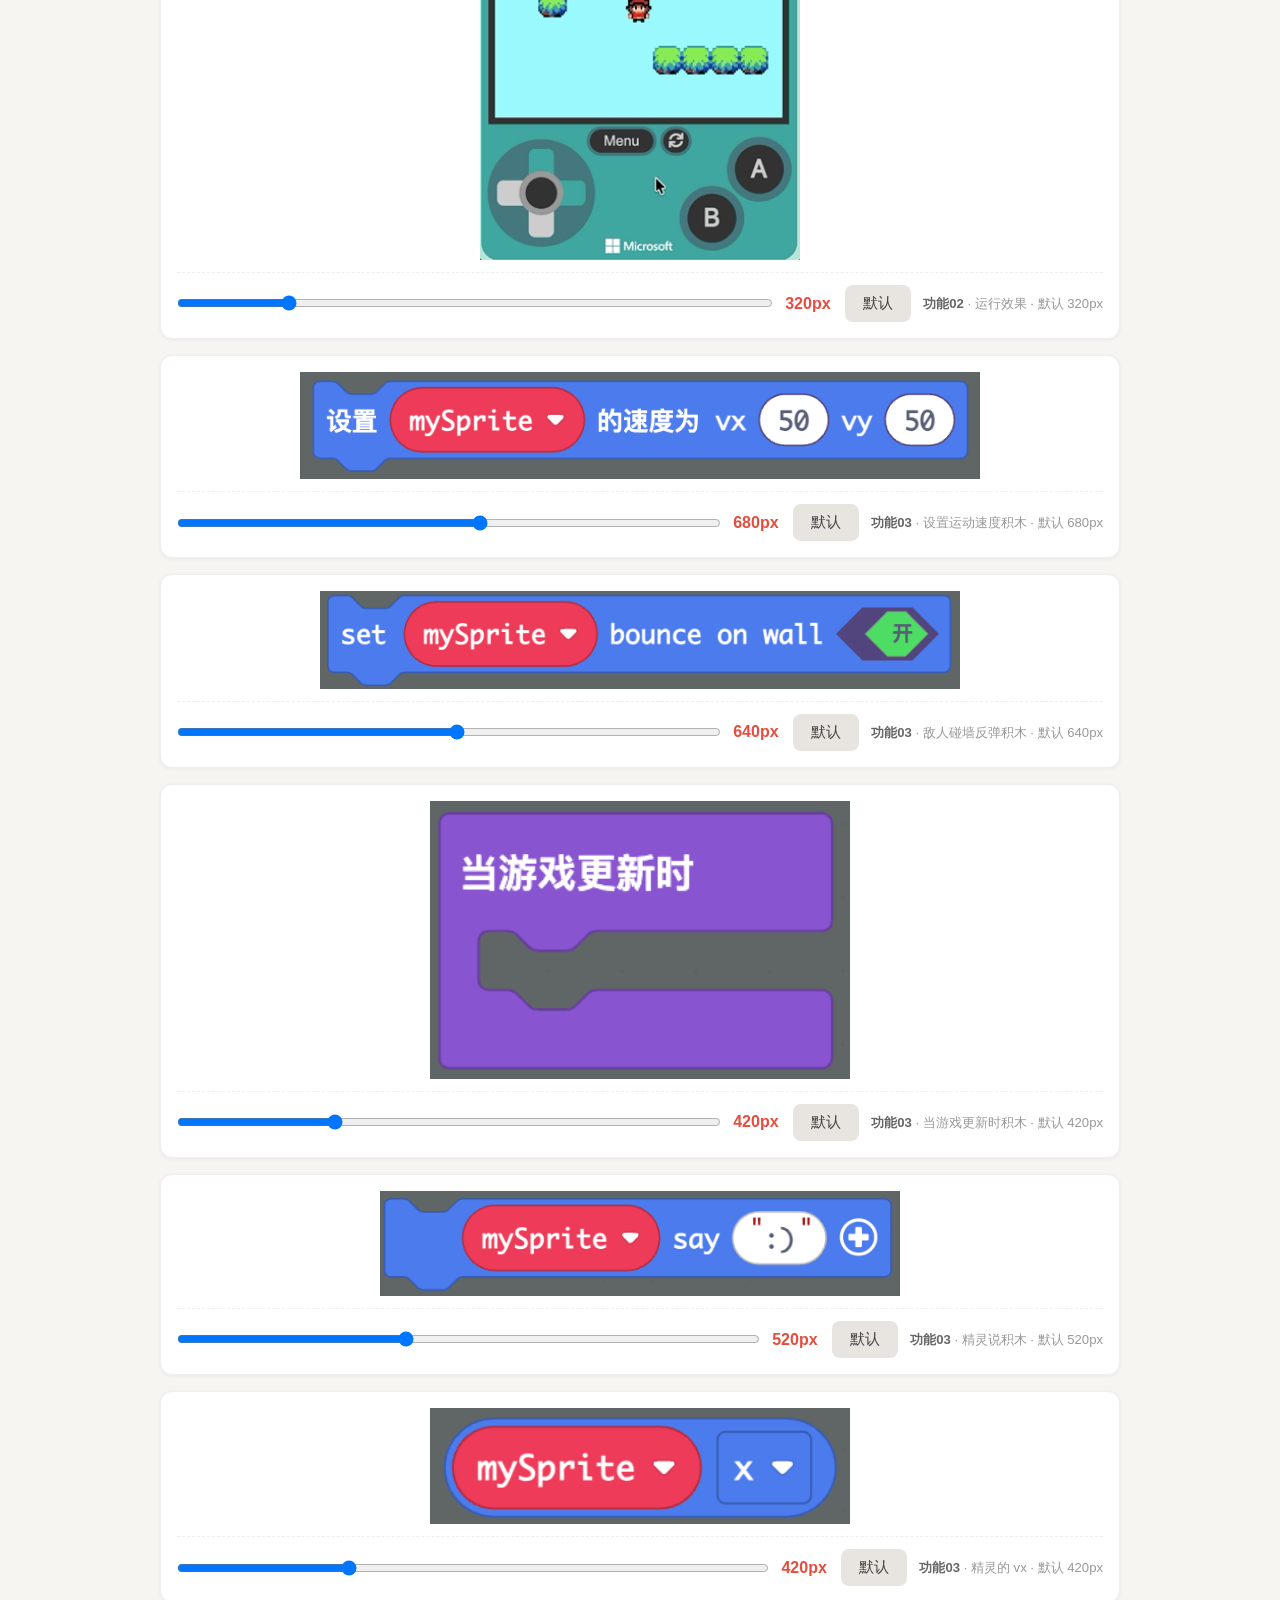
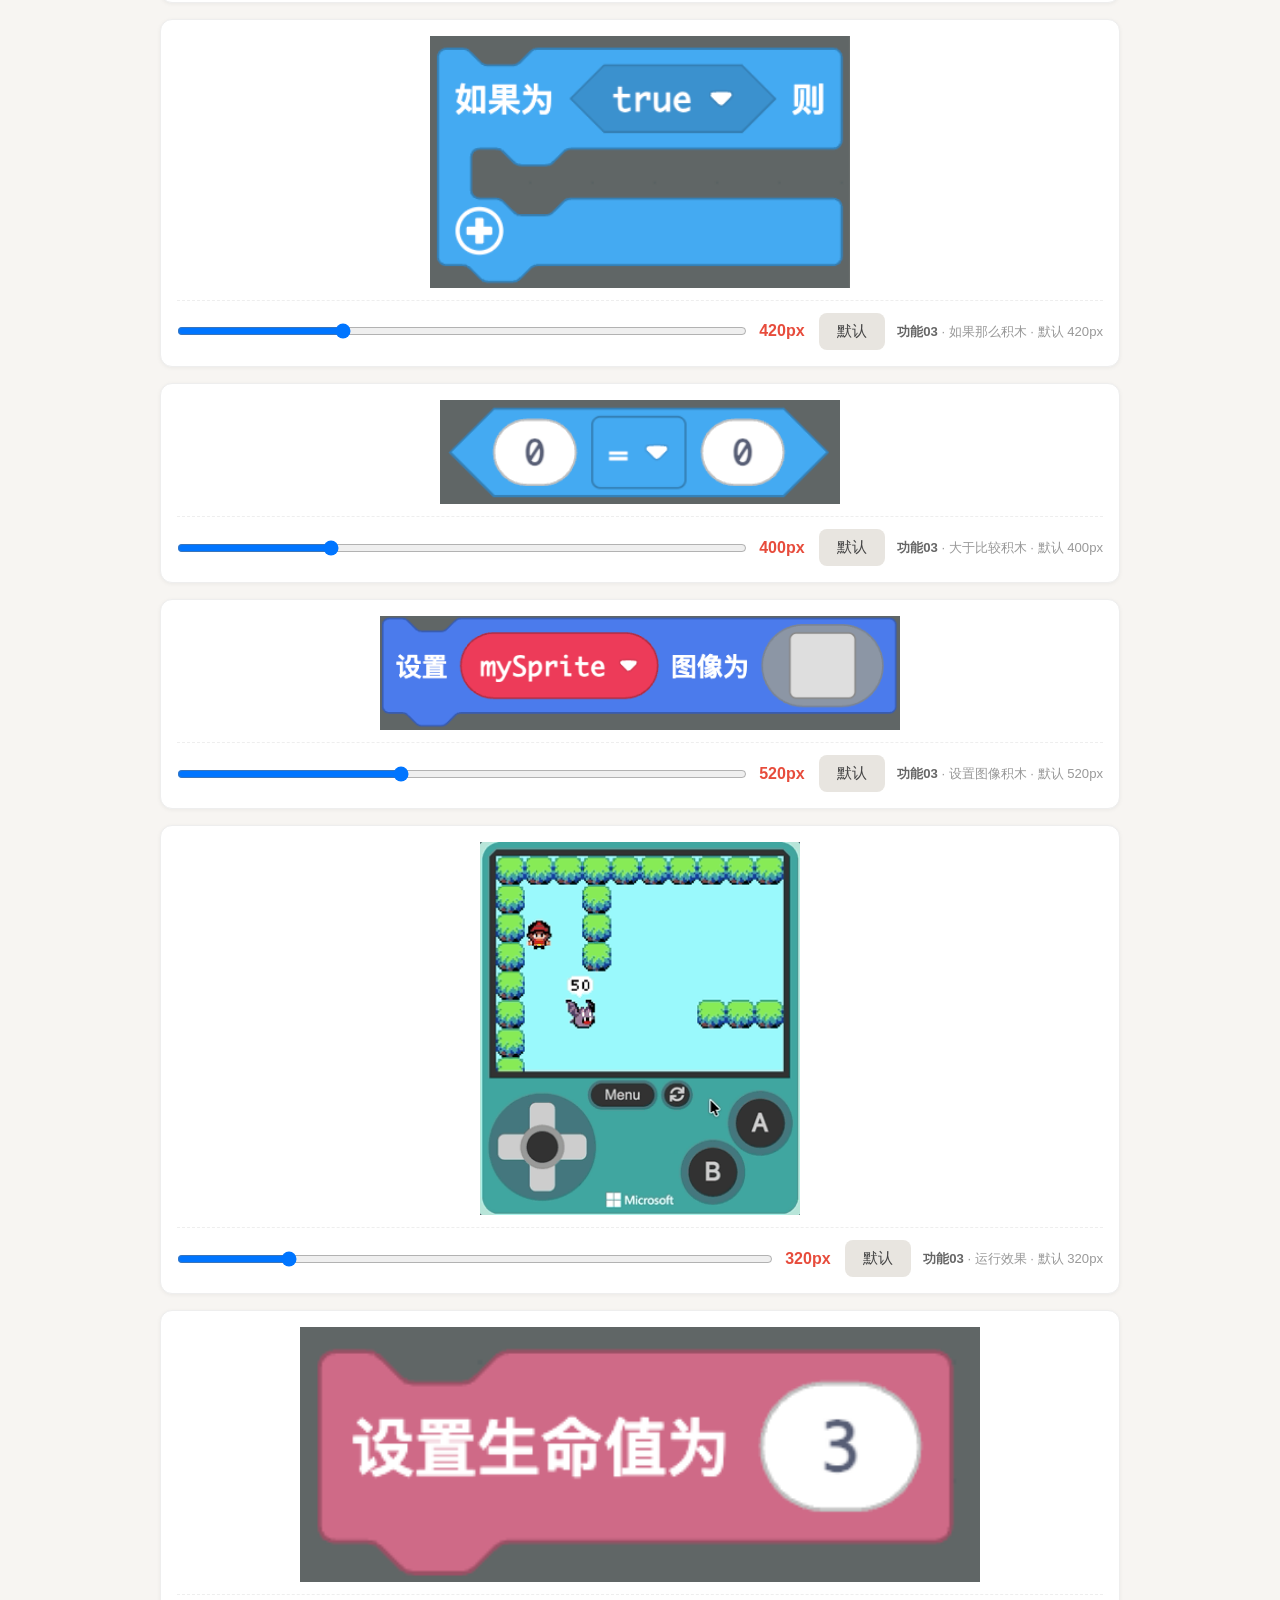
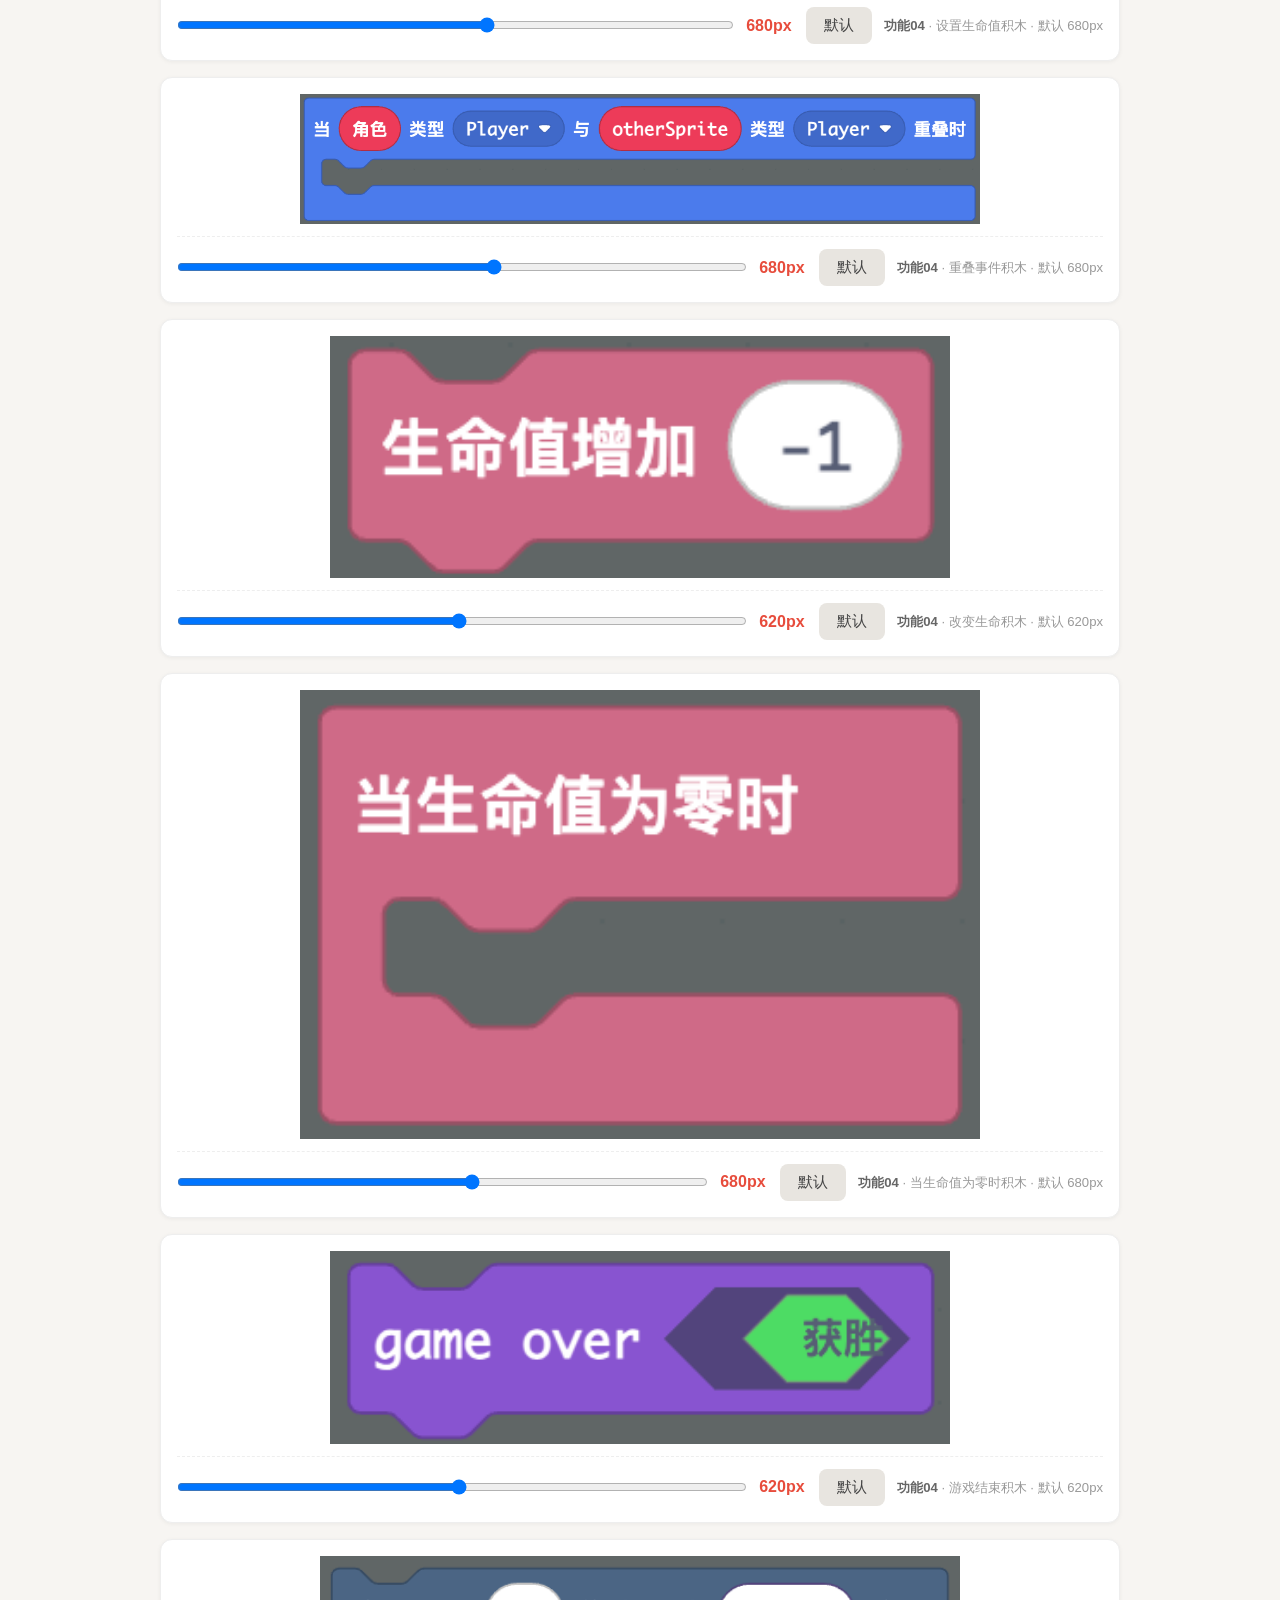
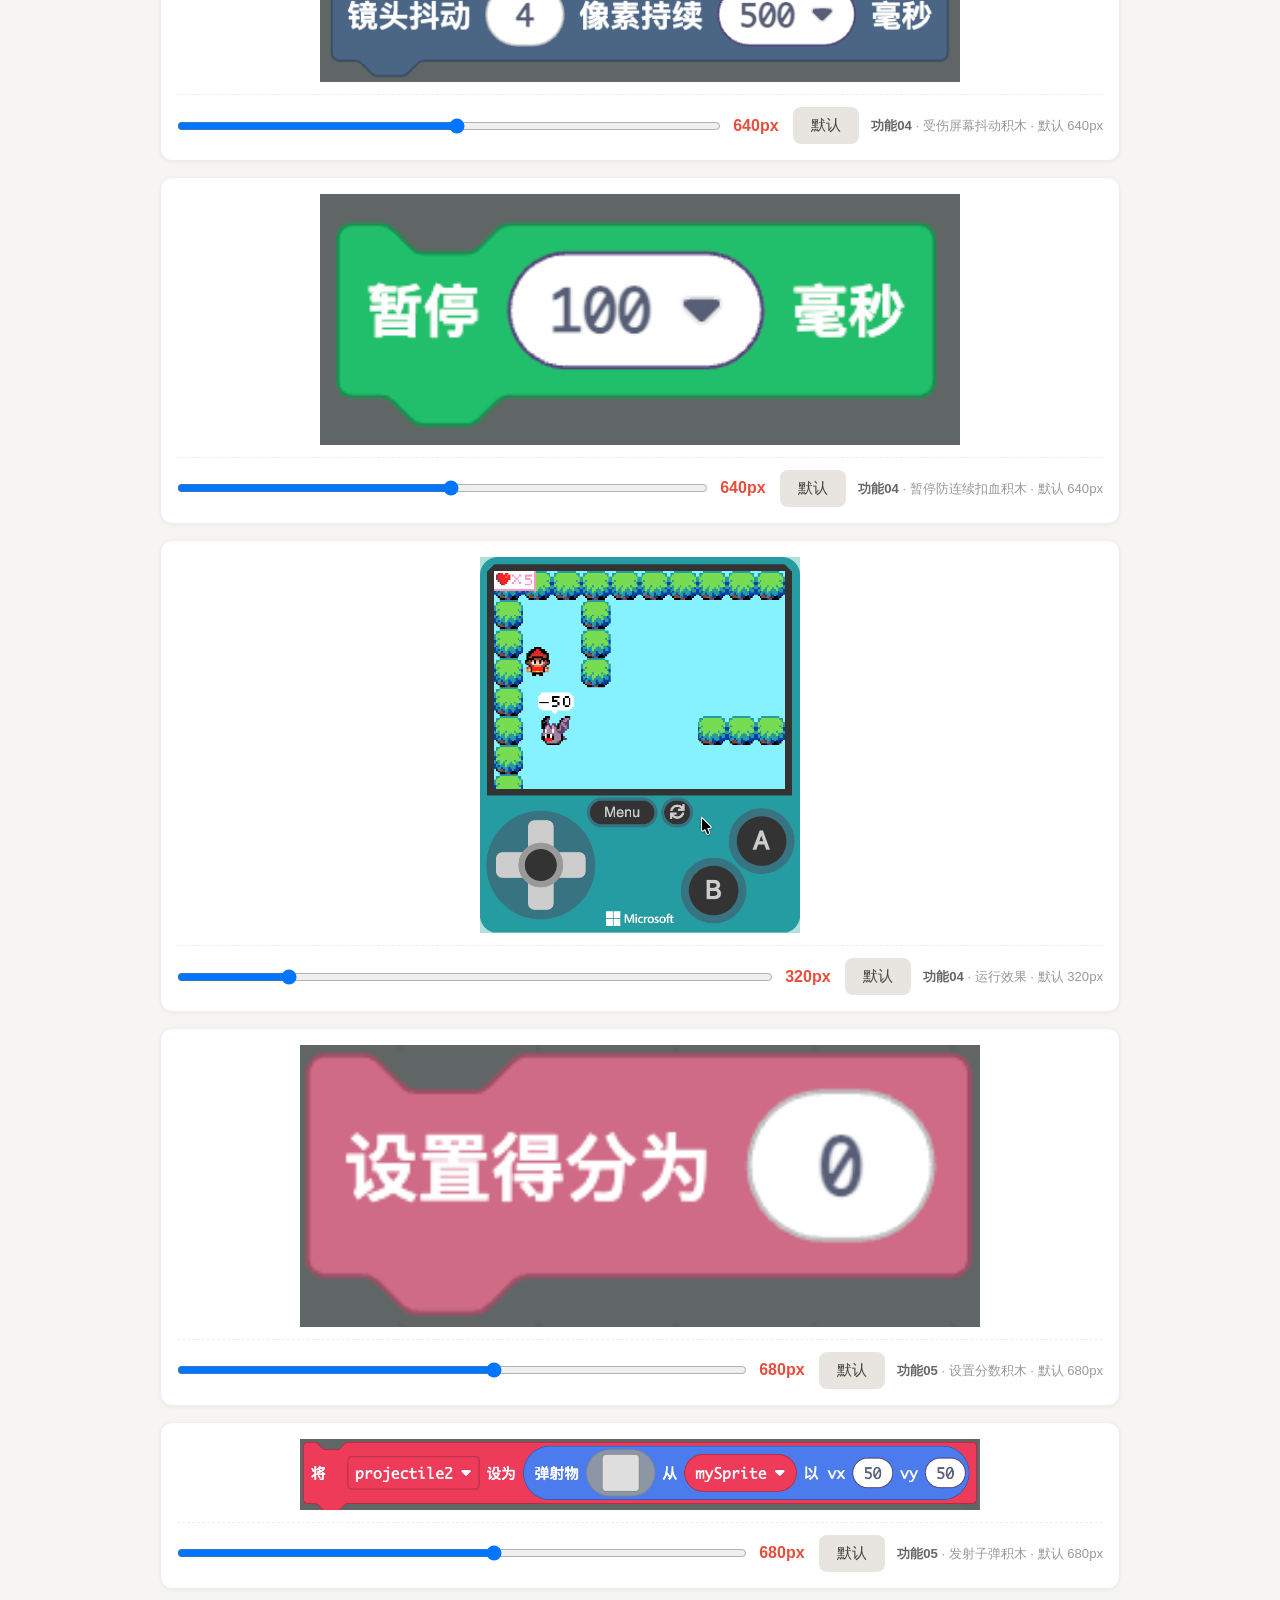
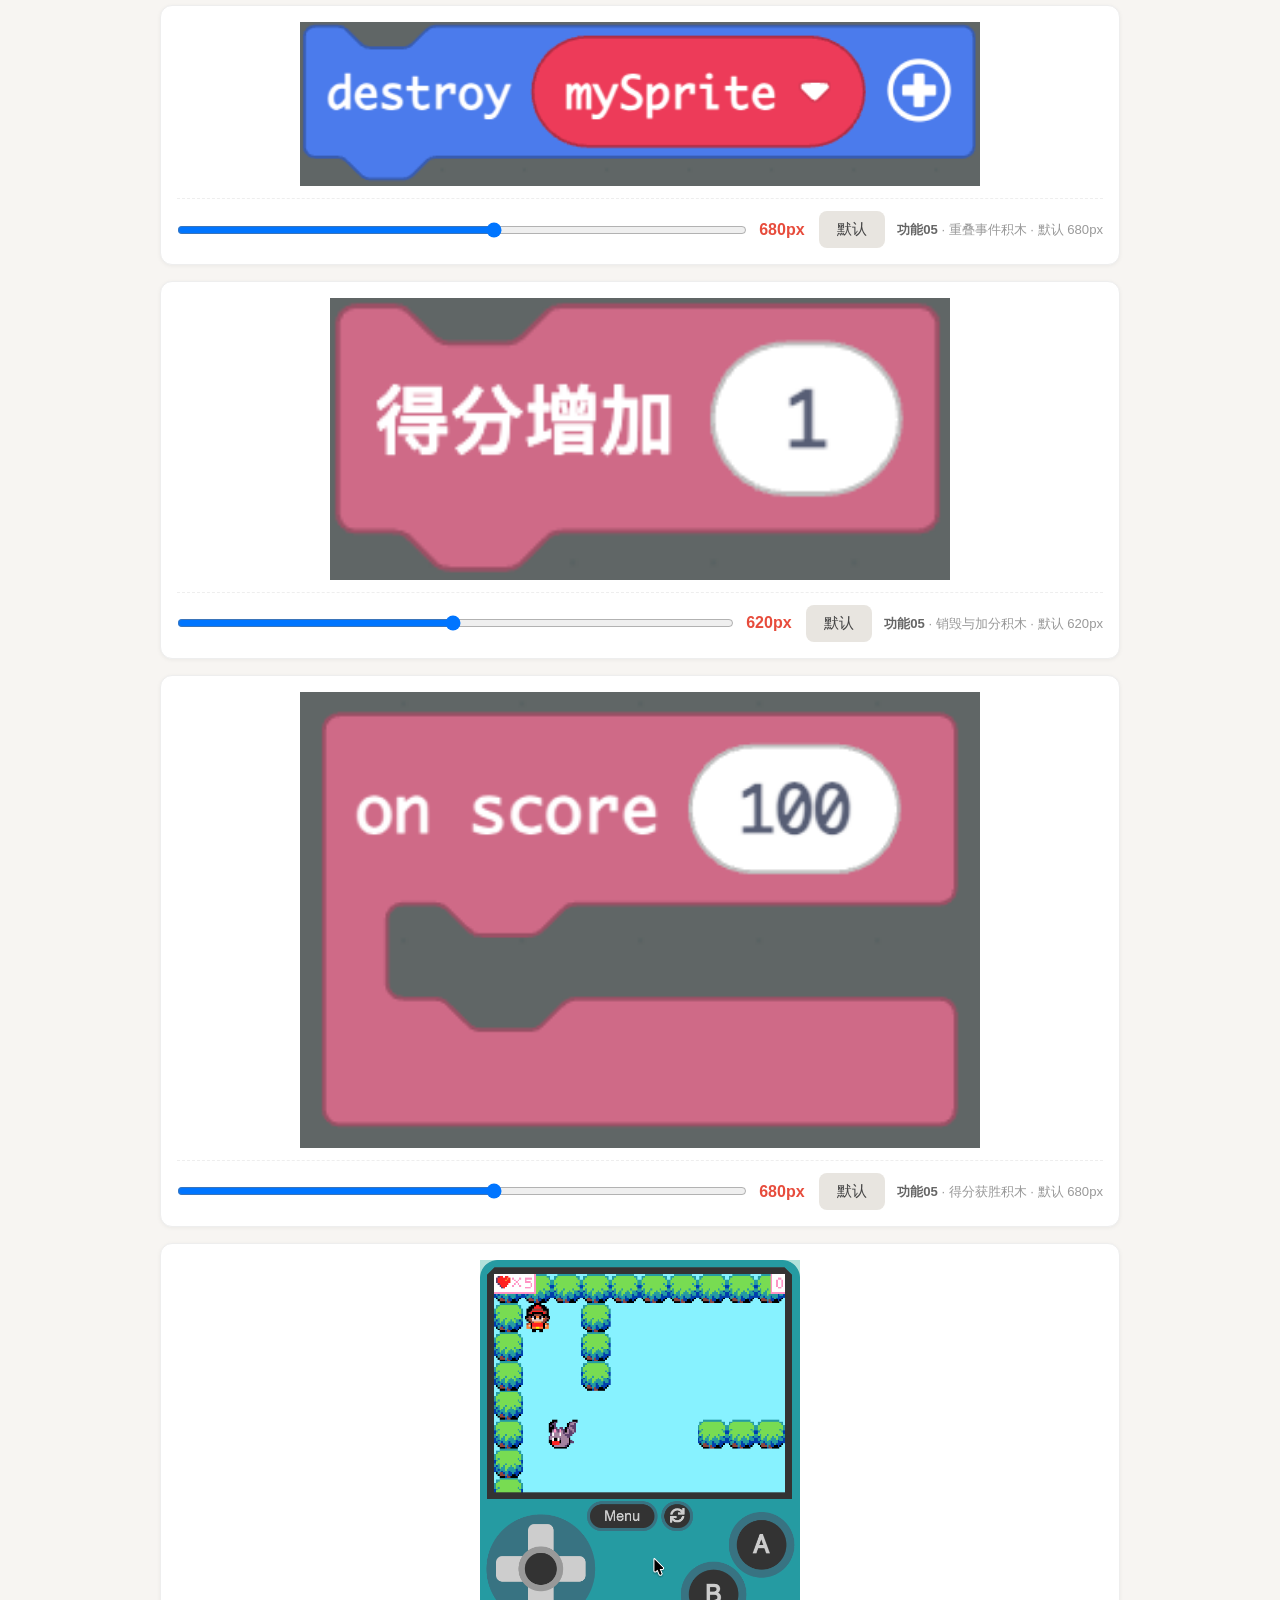
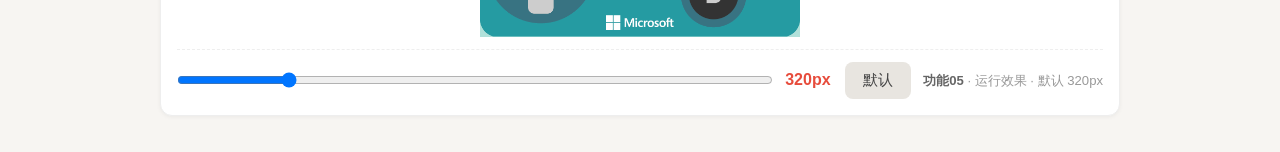
==== commit 276800c6: "Add course modules 04 and 05 with content Add two new course modules: - Module 04: Life system and g" ====
--- a/preview.html
+++ b/preview.html
@@ -80,7 +80,23 @@
     { src: 'images/func03-step5-1-block.png', w: 420, page: '功能03', note: '如果那么积木' },
     { src: 'images/func03-step5-2-block.png', w: 400, page: '功能03', note: '大于比较积木' },
     { src: 'images/func03-step5-3-block.png', w: 520, page: '功能03', note: '设置图像积木' },
-    { src: 'images/func03-step7-run.gif',     w: 320, page: '功能03', note: '运行效果' }
+    { src: 'images/func03-step7-run.gif',     w: 320, page: '功能03', note: '运行效果' },
+
+    { src: 'images/func04-step1-block.png',  w: 680, page: '功能04', note: '设置生命值积木' },
+    { src: 'images/func04-step2-1-block.png', w: 680, page: '功能04', note: '重叠事件积木' },
+    { src: 'images/func04-step2-2-block.png', w: 620, page: '功能04', note: '改变生命积木' },
+    { src: 'images/func04-step3-1-block.png', w: 680, page: '功能04', note: '当生命值为零时积木' },
+    { src: 'images/func04-step3-2-block.png', w: 620, page: '功能04', note: '游戏结束积木' },
+    { src: 'images/func04-step4-block.png',   w: 640, page: '功能04', note: '受伤屏幕抖动积木' },
+    { src: 'images/func04-step5-block.png',   w: 640, page: '功能04', note: '暂停防连续扣血积木' },
+    { src: 'images/func04-step6-run.gif',     w: 320, page: '功能04', note: '运行效果' },
+
+    { src: 'images/func05-step1-block.png',   w: 680, page: '功能05', note: '设置分数积木' },
+    { src: 'images/func05-step2-block.png',   w: 680, page: '功能05', note: '发射子弹积木' },
+    { src: 'images/func05-step3-1-block.png', w: 680, page: '功能05', note: '重叠事件积木' },
+    { src: 'images/func05-step3-2-block.png', w: 620, page: '功能05', note: '销毁与加分积木' },
+    { src: 'images/func05-step4-block.png',   w: 680, page: '功能05', note: '得分获胜积木' },
+    { src: 'images/func05-step5-run.gif',     w: 320, page: '功能05', note: '运行效果' }
 ];
 
 var MIN = 150, MAX = 1100, STEP = 5;
